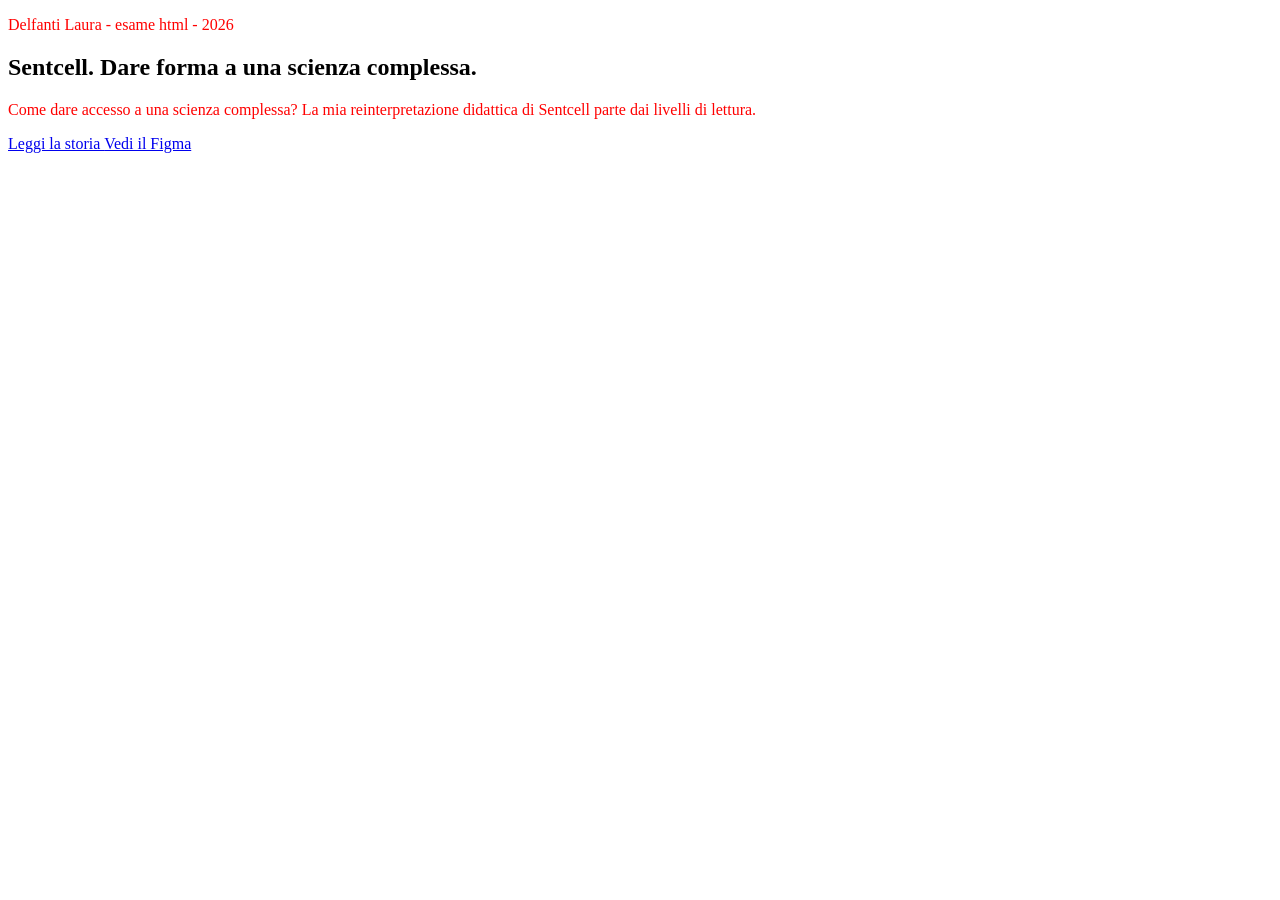
==== index.html @ 0d4c0228 "commit iniziale" ====
<!doctype html>
<html lang="it">
  <head>
    <meta charset="UTF-8" />
    <meta name="viewport" content="width=device-width, initial-scale=1" />
    <title> prova pratica Escher </title>
    <link rel="stylesheet" href="style.css">
  </head>
  <body>
<header></header>
<main>
<section>
    <p>Delfanti Laura - esame html - 2026</p>
    <h1>Sentcell. Dare forma a una scienza complessa.</h1>
    <p>Come dare accesso a una scienza complessa? La mia reinterpretazione didattica di Sentcell parte dai livelli di lettura.</p>
    <a href="#storia">Leggi la storia </a>
    <a href="#Figma"> Vedi il Figma </a>

</section>
</main>
<footer></footer>
</body>
</html>
---- style.css ----
p {
    color: red
}
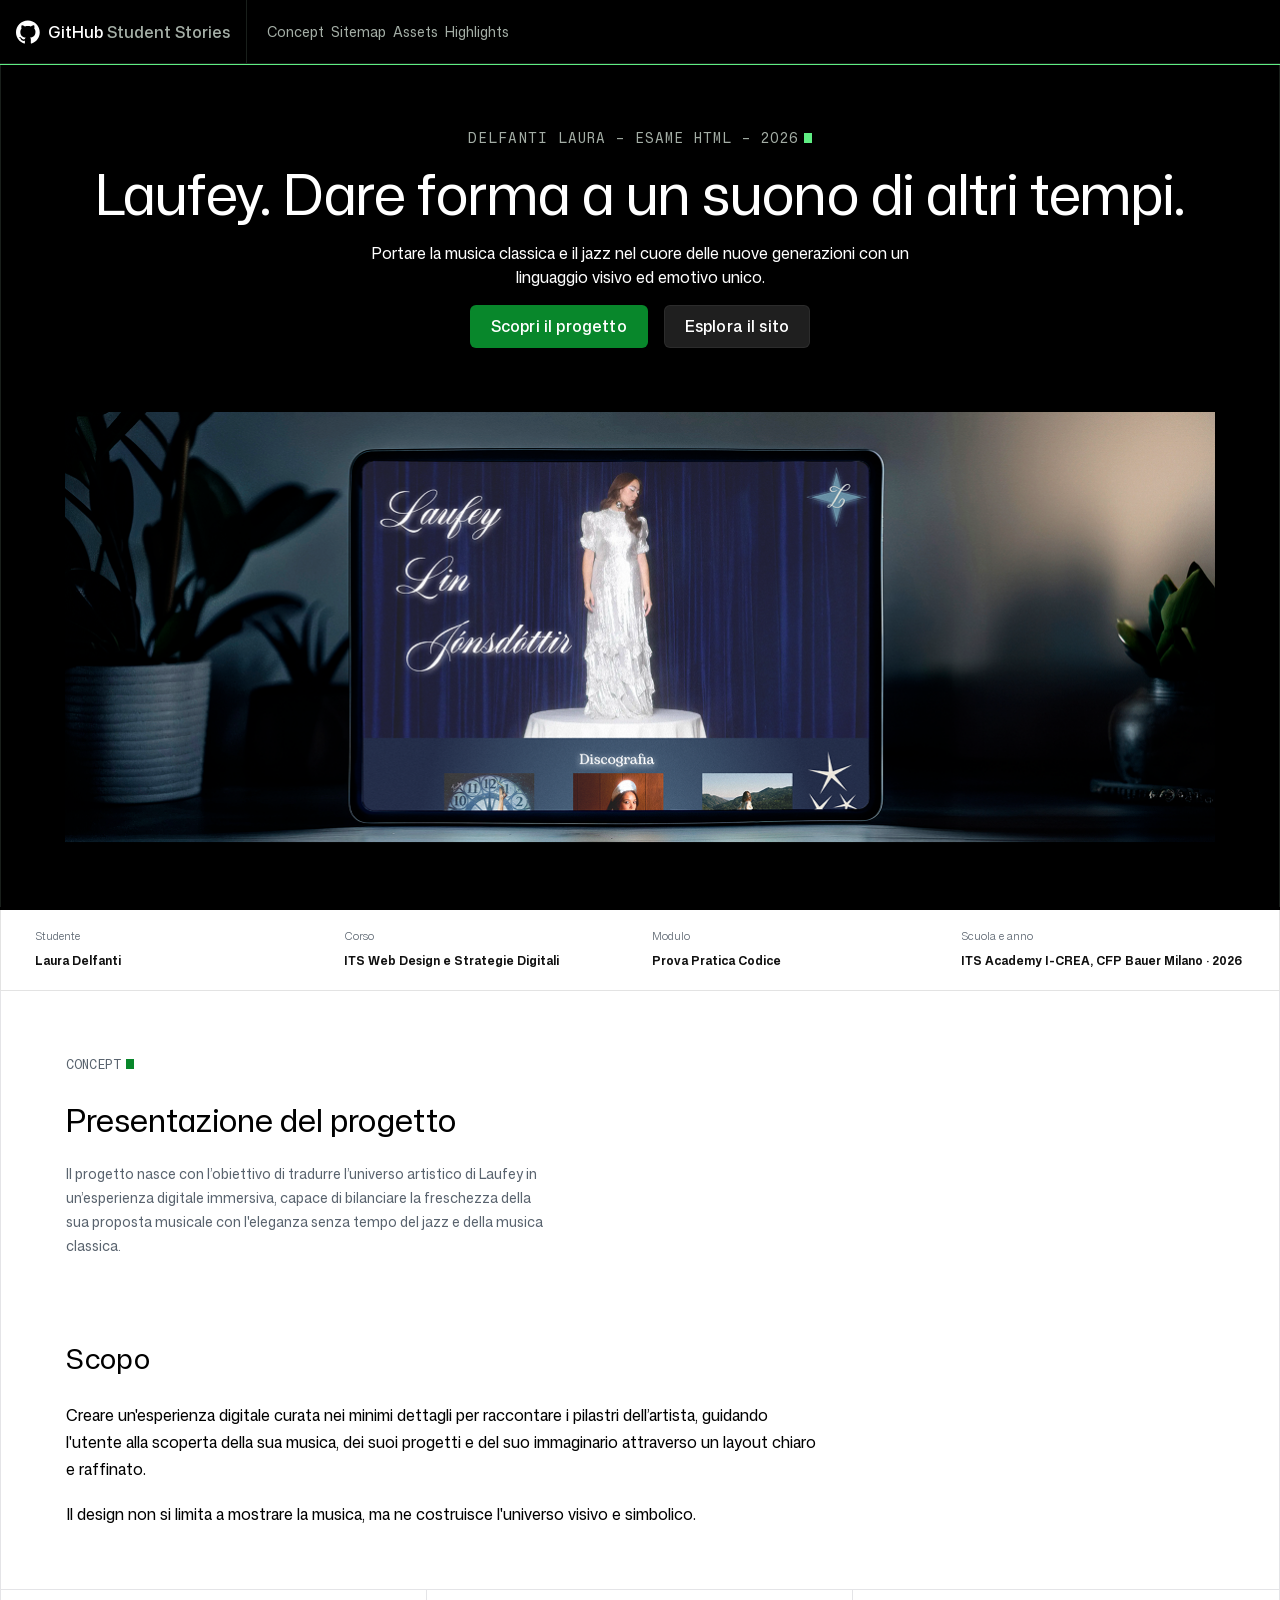
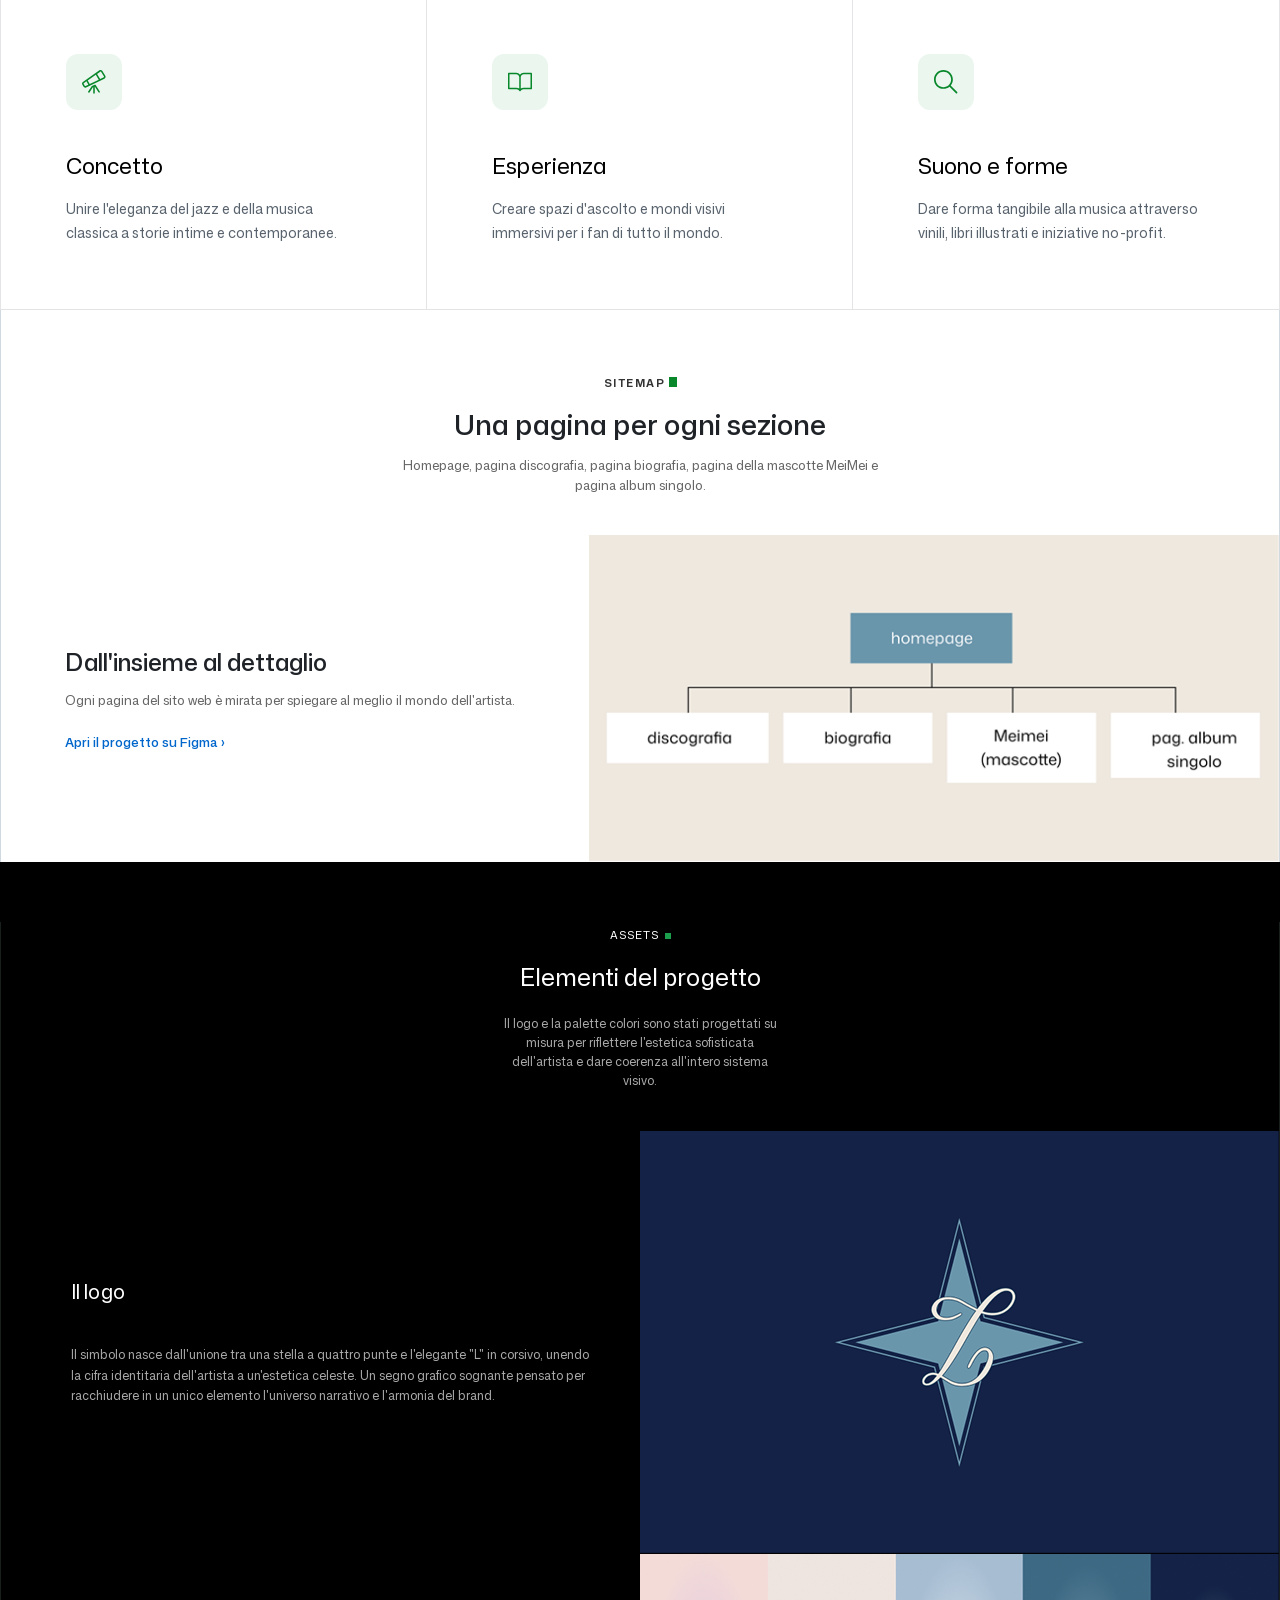
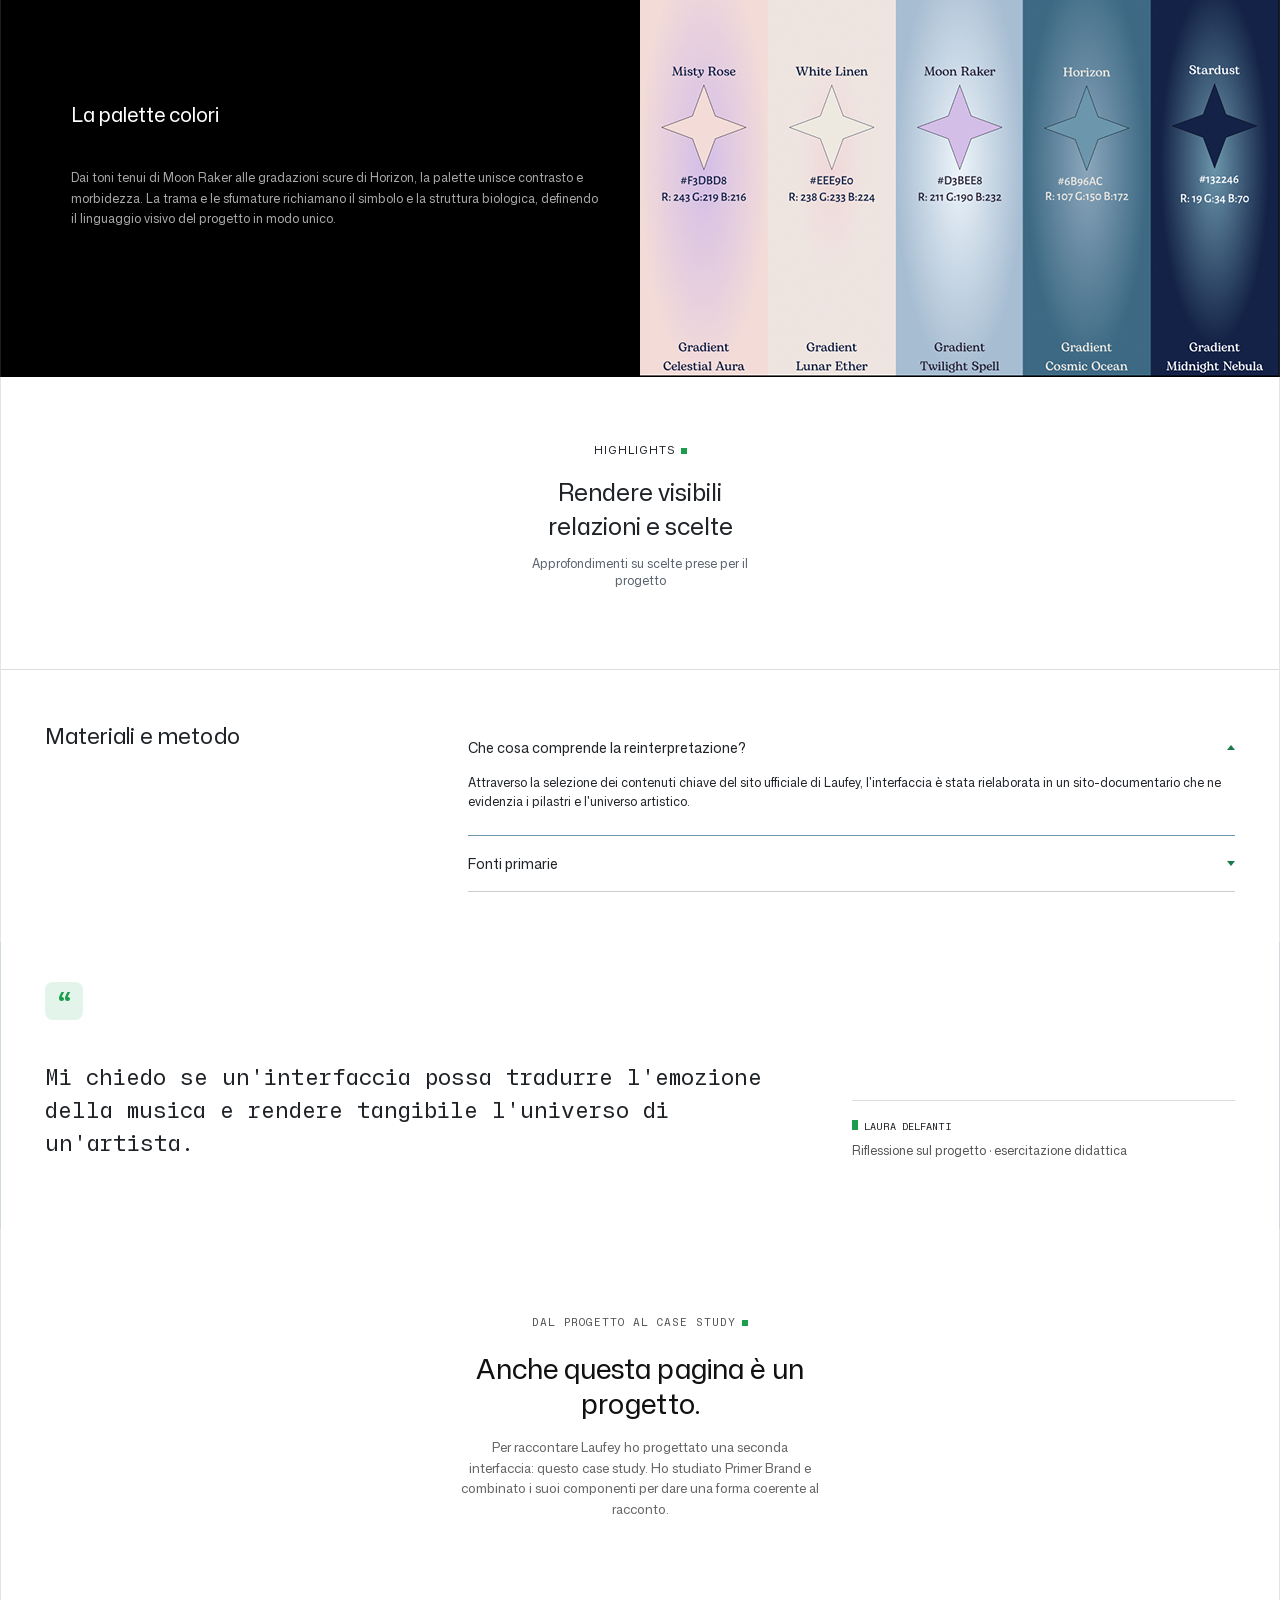
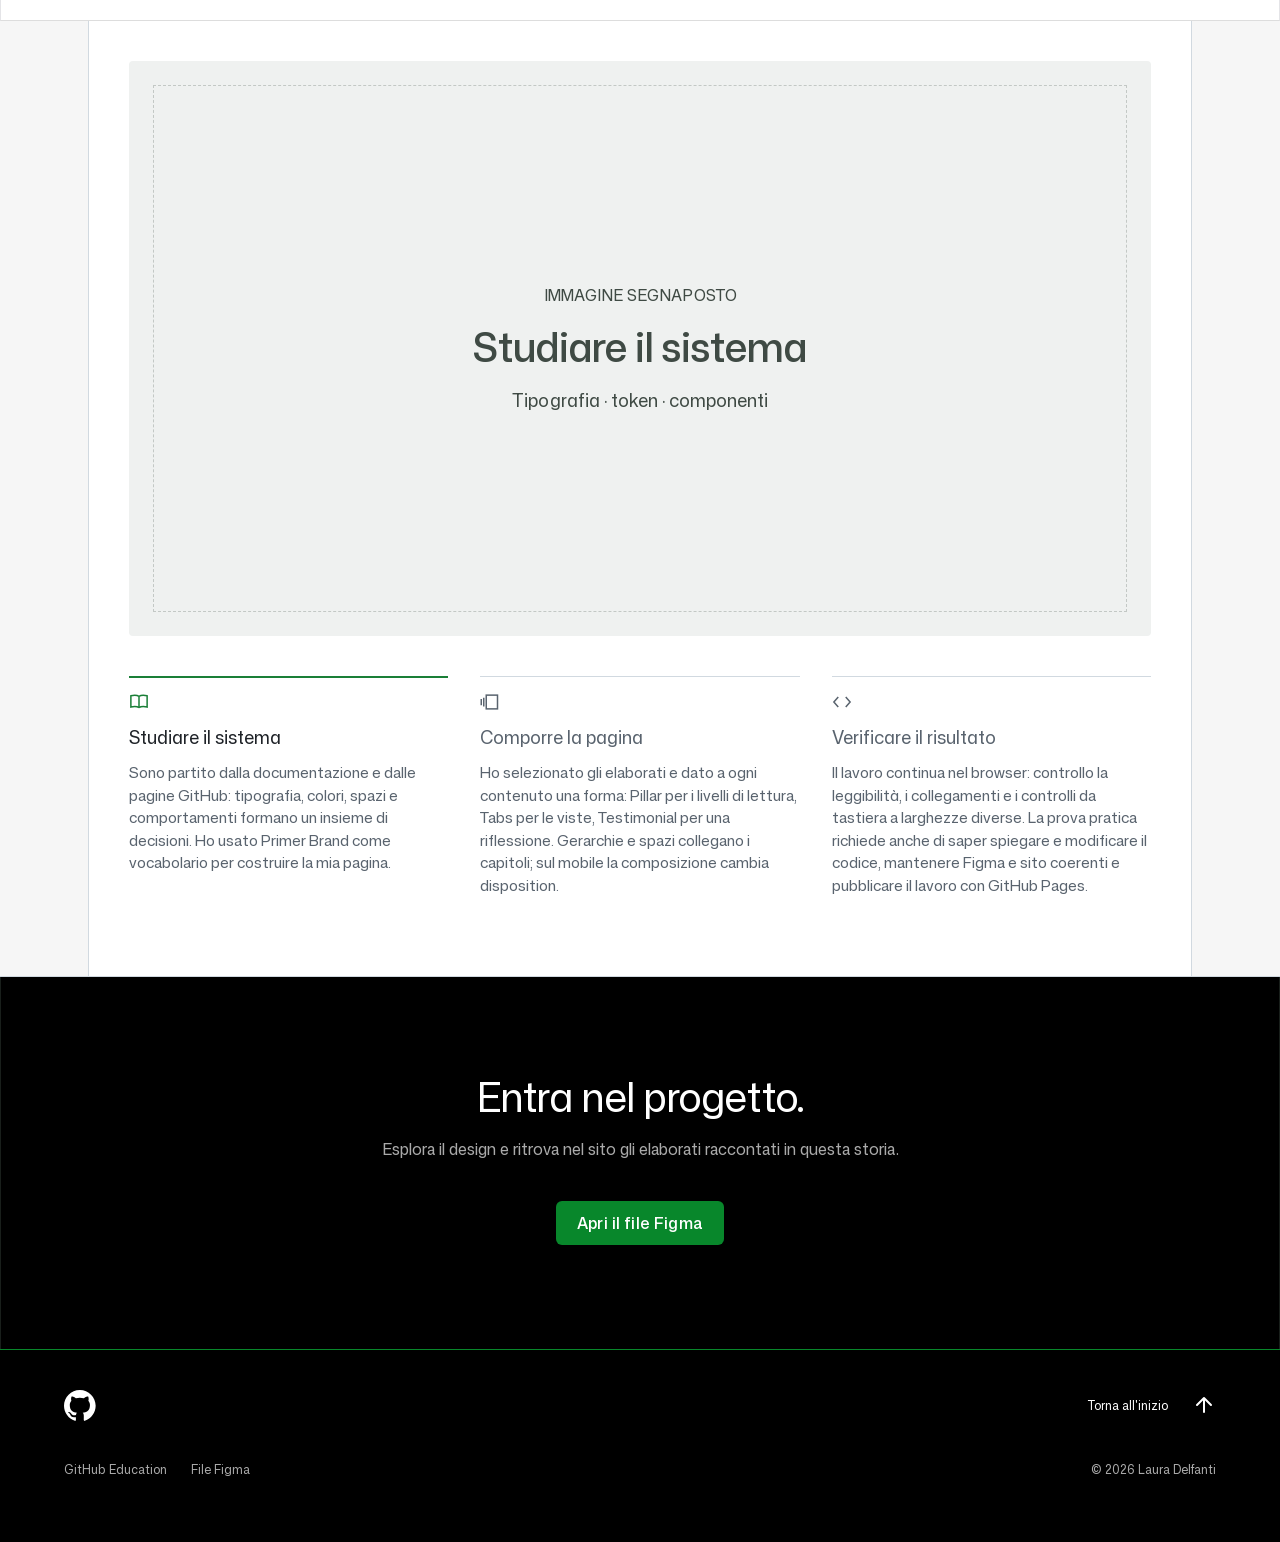
==== commit 0587722b: "cambiatonome" ====
--- a/index.html
+++ b/index.html
@@ -3,21 +3,347 @@
   <head>
     <meta charset="UTF-8" />
     <meta name="viewport" content="width=device-width, initial-scale=1" />
-    <title> prova pratica Escher </title>
+    <title>Prova pratica Escher</title>
     <link rel="stylesheet" href="style.css">
   </head>
   <body>
-<header></header>
-<main>
-<section>
-    <p>Delfanti Laura - esame html - 2026</p>
-    <h1>Sentcell. Dare forma a una scienza complessa.</h1>
-    <p>Come dare accesso a una scienza complessa? La mia reinterpretazione didattica di Sentcell parte dai livelli di lettura.</p>
-    <a href="#storia">Leggi la storia </a>
-    <a href="#Figma"> Vedi il Figma </a>
+  <a class="skip-link" href="#top">Vai al contenuto</a>
+ 
+  <header class="navigation">
+    <div class="navigation-content">
+      <div class="navigation-brand">
+        <a class="navigation-logo" href="https://github.com/education" aria-label="GitHub Education">
+          <span class="navigation-back-arrow" aria-hidden="true">←</span>
+          <svg width="31" height="30" viewBox="0 0 31 30" fill="none" xmlns="http://www.w3.org/2000/svg">
+            <path fill-rule="evenodd" clip-rule="evenodd" d="M15.3333 0C6.86167 0 0 6.86167 0 15.3333C0 22.1183 4.38917 27.8492 10.4842 29.8808C11.2508 30.015 11.5383 29.555 11.5383 29.1525C11.5383 28.7883 11.5192 27.5808 11.5192 26.2967C7.66667 27.0058 6.67 25.3575 6.36333 24.495C6.19083 24.0542 5.44333 22.6933 4.79167 22.3292C4.255 22.0417 3.48833 21.3325 4.7725 21.3133C5.98 21.2942 6.8425 22.425 7.13 22.885C8.51 25.2042 10.7142 24.5525 11.5958 24.15C11.73 23.1533 12.1325 22.4825 12.5733 22.0992C9.16167 21.7158 5.59667 20.3933 5.59667 14.5283C5.59667 12.8608 6.19083 11.4808 7.16833 10.4075C7.015 10.0242 6.47833 8.4525 7.32167 6.34417C7.32167 6.34417 8.60583 5.94167 11.5383 7.91583C12.765 7.57083 14.0683 7.39833 15.3717 7.39833C16.675 7.39833 17.9783 7.57083 19.205 7.91583C22.1375 5.9225 23.4217 6.34417 23.4217 6.34417C24.265 8.4525 23.7283 10.0242 23.575 10.4075C24.5525 11.4808 25.1467 12.8417 25.1467 14.5283C25.1467 20.4125 21.5625 21.7158 18.1508 22.0992C18.7067 22.5783 19.1858 23.4983 19.1858 24.9358C19.1858 26.9867 19.1667 28.635 19.1667 29.1525C19.1667 29.555 19.4542 30.0342 20.2208 29.8808C26.2775 27.8492 30.6667 22.0992 30.6667 15.3333C30.6667 6.86167 23.805 0 15.3333 0Z" fill="white"/>
+          </svg>
+        </a>
+        <a class="navigation-title" href="#top">GitHub <span>Student Stories</span></a>
+      </div>
+ 
+      <div class="navigation-menu">
+        <button class="navigation-toggle" type="button" aria-label="Menu dei capitoli" popovertarget="navigation-panel">
+          <svg class="navigation-icon navigation-icon-open" viewBox="0 0 16 16" fill="none" aria-hidden="true">
+            <rect x="1" y="3" width="14" height="1.5" rx="0.75" fill="white"/>
+            <rect x="1" y="7.25" width="14" height="1.5" rx="0.75" fill="white"/>
+            <rect x="1" y="11.5" width="14" height="1.5" rx="0.75" fill="white"/>
+          </svg>
+          <svg class="navigation-icon navigation-icon-close" viewBox="0 0 24 24" fill="none" stroke="white" stroke-width="2" aria-hidden="true">
+            <line x1="18" y1="6" x2="6" y2="18"></line>
+            <line x1="6" y1="6" x2="18" y2="18"></line>
+          </svg>
+          <span class="navigation-label">Menu dei capitoli</span>
+        </button>
+ 
+        <nav id="navigation-panel" class="navigation-panel" popover="auto" aria-label="Capitoli della storia">
+          <ul class="navigation-list">
+            <li><a href="#concept">Concept</a></li>
+            <li><a href="#sitemap">Sitemap</a></li>
+            <li><a href="#assets">Assets</a></li>
+            <li><a href="#highlights">Highlights</a></li>
+          </ul>
+        </nav>
+      </div>
+    </div>
+  </header>
+ 
+  <main id="top" tabindex="-1">
+ 
+    <section class="hero">
+      <div class="hero-content container">
+        <p class="eyebrow">Delfanti Laura - esame html - 2026
+          <svg class="eyebrow-cursor" width="8" height="10" viewBox="0 0 8 10" fill="none" xmlns="http://www.w3.org/2000/svg">
+            <rect width="8" height="10" fill="#08872B"/>
+          </svg>
+        </p>
+        <h1 class="heading heading-size-1">Laufey. Dare forma a un suono di altri tempi.</h1>
+        <p class="hero-text text-size-200">Portare la musica classica e il jazz nel cuore delle nuove generazioni con un linguaggio visivo ed emotivo unico.</p>
+        <div class="button-group">
+          <a href="#concept" class="button button-primary"> Scopri il progetto</a>
+          <a href="https://www.figma.com/design/y6TISeVTGr3Qh4N3DvEeRU/sito-laufey?t=HfpshcRMpJs8098O-1" class="button button-secondary">Esplora il sito</a>
+        </div>
+        <img class="hero-image hero-image-desktop" src="assets/images/desktop/img desktop home.png" alt="Homepage del sito di Laufey su desktop">
+        <img class="hero-image hero-image-mobile" src="assets/images/mobile/img-hero-mobile.png" alt="Homepage del sito di Laufey su mobile">
+ 
+      </div>
+    </section>
+ 
+    <section class="info-bar theme-light">
+      <dl class="info-list">
+        <div class="info-item">
+          <dt>Studente</dt>
+          <dd>Laura Delfanti</dd>
+        </div>
+        <div class="info-item">
+          <dt>Corso</dt>
+          <dd>ITS Web Design e Strategie Digitali</dd>
+        </div>
+        <div class="info-item">
+          <dt>Modulo</dt>
+          <dd>Prova Pratica Codice</dd>
+        </div>
+        <div class="info-item">
+          <dt>Scuola e anno</dt>
+          <dd>ITS Academy I-CREA, CFP Bauer Milano · 2026</dd>
+        </div>
+      </dl>
+    </section>
+ 
+    <section id="concept" class="concept">
+      <div class="concept-colonna">
+ 
+        <div class="concept-testo">
+          <p class="etichetta">CONCEPT
+            <svg class="eyebrow-cursor" width="8" height="10" viewBox="0 0 8 10" fill="none" xmlns="http://www.w3.org/2000/svg">
+              <rect width="8" height="10" fill="#08872B" />
+            </svg>
+          </p>
+          <h2>Presentazione del progetto</h2>
+ 
+          <p class="intro">
+            Il progetto nasce con l’obiettivo di tradurre l’universo artistico di Laufey in un’esperienza digitale immersiva, capace di bilanciare la freschezza della sua proposta musicale con l'eleganza senza tempo del jazz e della musica classica.
+          </p>
+ 
+          <h3>Scopo</h3>
+          <p class="obiettivo">
+            Creare un'esperienza digitale curata nei minimi dettagli per raccontare i pilastri dell’artista, guidando l'utente alla scoperta della sua musica, dei suoi progetti e del suo immaginario attraverso un layout chiaro e raffinato.
+          </p>
+          <p>
+            Il design non si limita a mostrare la musica, ma ne costruisce l'universo visivo e simbolico.
+          </p>
+        </div>
+ 
+        <div class="card-riga">
+          <div class="card">
+            <div class="icona">
+              <svg viewBox="0 0 31 31" style="width: 24px; height: 24px; display: block;" xmlns="http://www.w3.org/2000/svg">
+                <path d="M16.4003 19.1291C16.8528 18.9235 17.3879 19.0818 17.6562 19.5002L22.9892 27.8185C23.287 28.2833 23.152 28.9013 22.6874 29.1994C22.2225 29.4975 21.6037 29.3626 21.3056 28.8976L16.5068 21.4133V29.7062C16.5067 30.2585 16.059 30.7062 15.5068 30.7062C14.9545 30.7062 14.5068 30.2585 14.5068 29.7062V22.1867L13.8261 22.4963L9.65226 28.9035C9.35081 29.3662 8.73124 29.4969 8.26847 29.1955C7.80579 28.8941 7.67518 28.2754 7.97648 27.8127L12.3095 21.1603C12.4133 21.0011 12.5603 20.8748 12.7333 20.7961L16.4003 19.1291ZM22.5321 0.477713C23.7936 -0.399499 25.534 -0.0320824 26.3329 1.28045L30.1015 7.47283C30.924 8.82412 30.3959 10.5905 28.9667 11.2687L5.2841 22.508C4.02889 23.1036 2.52687 22.6358 1.83195 21.4328L0.35734 18.8791C-0.3355 17.6789 0.00685663 16.148 1.14445 15.3566L22.5321 0.477713ZM2.28605 16.9982C2.00165 17.1961 1.91654 17.579 2.08976 17.8791L3.56339 20.4328C3.73714 20.7334 4.11294 20.8502 4.42668 20.7013L8.21183 18.9054L5.72843 14.6037L2.28605 16.9982ZM7.37589 13.4582L10.0243 18.0451L21.6405 12.5324L17.8319 6.18377L7.37589 13.4582ZM24.6239 2.32049C24.4242 1.99243 23.9891 1.90093 23.6737 2.12029L19.4775 5.03924L23.456 11.6701L28.1093 9.46209C28.4666 9.29253 28.5991 8.85069 28.3935 8.51287L24.6239 2.32049Z" fill="#08872B"/>
+              </svg>
+            </div>
+            <h4>Concetto</h4>
+            <p>Unire l'eleganza del jazz e della musica classica a storie intime e contemporanee.</p>
+          </div>
+ 
+          <div class="card">
+            <div class="icona">
+              <svg viewBox="0 0 32 25" style="width: 24px; height: 24px; display: block;" xmlns="http://www.w3.org/2000/svg">
+                <path d="M10.9961 0C13.0842 0.000115337 14.9234 1.06711 15.998 2.68555C17.0727 1.06709 18.9117 0 21 0H31C31.5523 3.97646e-05 32 0.44774 32 1V21.083C32 21.3493 31.894 21.6053 31.7051 21.793C31.5161 21.9807 31.2595 22.0848 30.9932 22.083L20.751 22.0137C19.6808 22.0064 18.6523 22.4289 17.8955 23.1855L16.707 24.374C16.3166 24.7644 15.6835 24.7643 15.293 24.374L14.0908 23.1719C13.3407 22.4217 12.3226 22 11.2617 22H1C0.447716 22 6.76517e-07 21.5523 0 21V1C0 0.447715 0.447715 0 1 0H10.9961ZM21 2C18.7909 2 17 3.79086 17 6V21.3096C18.0653 20.4663 19.3923 20.0044 20.7646 20.0137L30 20.0762V2H21ZM2 20H11.2617C12.6261 20 13.9431 20.4649 15 21.3066L14.9961 5.99707C14.9943 3.78935 13.2038 2.00018 10.9961 2H2V20Z" fill="#08872B"/>
+              </svg>
+            </div>
+            <h4>Esperienza</h4>
+            <p>Creare spazi d'ascolto e mondi visivi immersivi per i fan di tutto il mondo.</p>
+          </div>
+ 
+          <div class="card">
+            <div class="icona">
+              <svg viewBox="0 0 28 28" style="width: 24px; height: 24px; display: block;" xmlns="http://www.w3.org/2000/svg">
+                <path d="M11 0C17.0749 0.000215971 22 4.925 22 11C21.9999 13.6774 21.0432 16.1316 19.4531 18.0391L27.04 25.626C27.4305 26.0165 27.4305 26.6495 27.04 27.04C26.6495 27.4306 26.0165 27.4305 25.626 27.04L18.0391 19.4531C16.1317 21.0432 13.6773 21.9999 11 22C4.92498 22 0.000175711 17.075 0 11C0 4.92487 4.92487 0 11 0ZM11 2C6.02944 2 2 6.02944 2 11C2.00018 15.9704 6.02955 20 11 20C15.9703 19.9998 19.9998 15.9703 20 11C20 6.02957 15.9704 2.00022 11 2Z" fill="#08872B"/>
+              </svg>
+            </div>
+            <h4>Suono e forme</h4>
+            <p>Dare forma tangibile alla musica attraverso vinili, libri illustrati e iniziative no-profit.</p>
+          </div>
+        </div>
+ 
+      </div>
+    </section>
+ 
+    <section id="sitemap" class="sitemap-section container border-inline theme-light">
+      <div class="sitemap-header">
+        <span class="tag">SITEMAP
+          <svg width="8" height="10" viewBox="0 0 8 10" fill="none" xmlns="http://www.w3.org/2000/svg">
+            <rect width="8" height="10" fill="#08872B"/>
+          </svg>
+        </span>
+        <h2>Una pagina per ogni sezione</h2>
+        <p class="description">
+          Homepage, pagina discografia, pagina biografia, pagina della mascotte MeiMei e pagina album singolo.
+        </p>
+      </div>
+ 
+      <div class="sitemap-content">
+        <div class="info-box">
+          <h3>Dall'insieme al dettaglio</h3>
+          <p>Ogni pagina del sito web è mirata per spiegare al meglio il mondo dell'artista.</p>
+          <a href="https://www.figma.com/design/y6TISeVTGr3Qh4N3DvEeRU/sito-laufey?t=HfpshcRMpJs8098O-1" class="figma-link">Apri il progetto su Figma &rsaquo;</a>
+        </div>
+ 
+        <div class="sitemap-image-container">
+          <img src="assets/images/desktop/mappa-sito.png" alt="Mappa del sito: la homepage e, sotto, le quattro pagine affiancate" class="sitemap-image-desktop">
+          <img src="assets/images/mobile/mappa-sito.png" alt="Mappa del sito: la homepage e, sotto, le quattro pagine una sotto l'altra" class="sitemap-image-mobile">
+        </div>
+      </div>
+    </section>
+ 
+    <section id="assets" class="assets">
+      <div class="assets-inner">
+ 
+        <header class="assets-header">
+          <span class="assets-tag">Assets</span>
+          <h2>Elementi del progetto</h2>
+          <p>Il logo e la palette colori sono stati progettati su misura per riflettere l'estetica sofisticata dell'artista e dare coerenza all'intero sistema visivo.</p>
+        </header>
+ 
+        <div class="asset-row">
+          <div class="asset-text">
+            <h3>Il logo</h3>
+            <p>Il simbolo nasce dall'unione tra una stella a quattro punte e l'elegante "L" in corsivo, unendo la cifra identitaria dell'artista a un'estetica celeste. Un segno grafico sognante pensato per racchiudere in un unico elemento l'universo narrativo e l'armonia del brand.</p>
+          </div>
+          <img src="assets/images/desktop/img-logo.png" alt="Logo: stella a quattro punte con la lettera L in corsivo">
+        </div>
+ 
+        <div class="asset-row">
+          <div class="asset-text">
+            <h3>La palette colori</h3>
+            <p>Dai toni tenui di Moon Raker alle gradazioni scure di Horizon, la palette unisce contrasto e morbidezza. La trama e le sfumature richiamano il simbolo e la struttura biologica, definendo il linguaggio visivo del progetto in modo unico.</p>
+          </div>
+          <img src="assets/images/desktop/img-palette-colori.png" alt="Palette colori del progetto, cinque colori in fila" class="palette-desktop">
+          <img src="assets/images/mobile/img-palette-colori.png" alt="Palette colori del progetto, cinque colori su due righe: tre sopra e due sotto" class="palette-mobile">
+        </div>
+ 
+      </div>
+    </section>
+ 
+    <section id="highlights" class="highlights theme-light">
+ 
+      <header class="highlights-header">
+        <span class="highlights-tag">Highlights</span>
+        <h2>Rendere visibili relazioni e scelte</h2>
+        <p>Approfondimenti su scelte prese per il progetto</p>
+      </header>
+ 
+      <div class="method">
+        <h3>Materiali e metodo</h3>
+ 
+        <div class="accordion">
+          <details open>
+            <summary>Che cosa comprende la reinterpretazione?</summary>
+            <p>Attraverso la selezione dei contenuti chiave del sito ufficiale di Laufey, l'interfaccia è stata rielaborata in un sito-documentario che ne evidenzia i pilastri e l'universo artistico.</p>
+          </details>
 
-</section>
-</main>
-<footer></footer>
+          <details>
+            <summary>Fonti primarie</summary>
+            <p>Le fonti primarie principali includono i canali social ufficiali dell'artista, i crediti musicali presenti sui dischi, i comunicati stampa ufficiali e le sue interviste dirette.</p>
+          </details>
+        </div>
+      </div>
+ 
+    </section>
+ 
+    <section class="quote-section theme-light">
+      <figure class="quote container border-inline">
+        <span class="quote-icon" aria-hidden="true">&ldquo;</span>
+ 
+        <blockquote>
+          <p>Mi chiedo se un'interfaccia possa tradurre l'emozione della musica e rendere tangibile l'universo di un'artista.</p>
+        </blockquote>
+ 
+        <figcaption class="quote-author">
+          <span class="author-name">Laura Delfanti</span>
+          <p>Riflessione sul progetto · esercitazione didattica</p>
+        </figcaption>
+      </figure>
+    </section>
+ 
+    <section class="case-study">
+      <span class="case-tag">Dal progetto al case study</span>
+      <h2>Anche questa pagina è un progetto.</h2>
+      <p>Per raccontare Laufey ho progettato una seconda interfaccia: questo case study. Ho studiato Primer Brand e combinato i suoi componenti per dare una forma coerente al racconto.</p>
+    </section>
+ 
+    <section id="questa-pagina" class="theme-light">
+      <div class="breakdownTabs border-block">
+        <div class="breakdownTabs-content container border-inline">
+ 
+          <div class="breakdownTabs-visuals">
+            <div class="breakdownTabs-visual is-active" role="img" aria-label="Segnaposto: studiare il sistema">
+              <div><small>Immagine segnaposto</small><strong>Studiare il sistema</strong><span>Tipografia · token · componenti</span></div>
+            </div>
+            <div class="breakdownTabs-visual" role="img" aria-label="Segnaposto: comporre la pagina">
+              <div><small>Immagine segnaposto</small><strong>Comporre la pagina</strong><span>Pillar · Tabs · Testimonial</span></div>
+            </div>
+            <div class="breakdownTabs-visual" role="img" aria-label="Segnaposto: verificare il risultato">
+              <div><small>Immagine segnaposto</small><strong>Verificare il risultato</strong><span>Browser · tastiera · GitHub Pages</span></div>
+            </div>
+          </div>
+ 
+          <ul class="breakdownTabs-list">
+            <li class="breakdownTabs-item is-selected">
+              <button class="breakdownTabs-button" type="button">
+                <svg class="icon" viewBox="0 0 16 16" fill="none" stroke="currentColor" stroke-width="1.2" aria-hidden="true"><path d="M8 3.5C6.5 2.5 4 2.5 1.5 3v9c2.5-.5 5-.5 6.5.5m0-9c1.5-1 4-1 6.5-.5v9c-2.5-.5-5-.5-6.5.5m0-9v9"/></svg>
+                <span class="breakdownTabs-title">
+                  <span>Studiare il sistema</span>
+                  <svg class="icon breakdownTabs-toggle" viewBox="0 0 16 16" fill="currentColor" aria-hidden="true"><path d="M4 6h8l-4 4z"/></svg>
+                </span>
+              </button>
+              <p class="breakdownTabs-text">Sono partito dalla documentazione e dalle pagine GitHub: tipografia, colori, spazi e comportamenti formano un insieme di decisioni. Ho usato Primer Brand come vocabolario per costruire la mia pagina.</p>
+            </li>
+ 
+            <li class="breakdownTabs-item">
+              <button class="breakdownTabs-button" type="button">
+                <svg class="icon" viewBox="0 0 16 16" fill="none" stroke="currentColor" stroke-width="1.2" aria-hidden="true"><rect x="5" y="2.5" width="9" height="11"/><path d="M3 4.5v7M1 5.5v5"/></svg>
+                <span class="breakdownTabs-title">
+                  <span>Comporre la pagina</span>
+                  <svg class="icon breakdownTabs-toggle" viewBox="0 0 16 16" fill="currentColor" aria-hidden="true"><path d="M4 6h8l-4 4z"/></svg>
+                </span>
+              </button>
+              <p class="breakdownTabs-text">Ho selezionato gli elaborati e dato a ogni contenuto una forma: Pillar per i livelli di lettura, Tabs per le viste, Testimonial per una riflessione. Gerarchie e spazi collegano i capitoli; sul mobile la composizione cambia disposition.</p>
+            </li>
+ 
+            <li class="breakdownTabs-item">
+              <button class="breakdownTabs-button" type="button">
+                <svg class="icon" viewBox="0 0 16 16" fill="none" stroke="currentColor" stroke-width="1.2" aria-hidden="true"><path d="M5 4L1.5 8 5 12M11 4l3.5 4L11 12"/></svg>
+                <span class="breakdownTabs-title">
+                  <span>Verificare il risultato</span>
+                  <svg class="icon breakdownTabs-toggle" viewBox="0 0 16 16" fill="currentColor" aria-hidden="true"><path d="M4 6h8l-4 4z"/></svg>
+                </span>
+              </button>
+              <p class="breakdownTabs-text">Il lavoro continua nel browser: controllo la leggibilità, i collegamenti e i controlli da tastiera a larghezze diverse. La prova pratica richiede anche di saper spiegare e modificare il codice, mantenere Figma e sito coerenti e pubblicare il lavoro con GitHub Pages.</p>
+            </li>
+          </ul>
+ 
+        </div>
+      </div>
+    </section>
+ 
+    <section class="cta">
+      <div class="cta-content container border-inline">
+        <h2>Entra nel progetto.</h2>
+        <p>Esplora il design e ritrova nel sito gli elaborati raccontati in questa storia.</p>
+        <a href="https://www.figma.com/design/y6TISeVTGr3Qh4N3DvEeRU/sito-laufey?t=HfpshcRMpJs8098O-1" class="button button-primary" target="_blank" rel="noopener">Apri il file Figma</a>
+      </div>
+    </section>
+ 
+  </main>
+ 
+  <footer class="footer">
+    <div class="footer-content container">
+ 
+      <div class="footer-top">
+        <a class="footer-logo" href="https://github.com/education" aria-label="GitHub Education">
+          <svg width="32" height="31" viewBox="0 0 31 30" fill="none" xmlns="http://www.w3.org/2000/svg" aria-hidden="true">
+            <path fill-rule="evenodd" clip-rule="evenodd" d="M15.3333 0C6.86167 0 0 6.86167 0 15.3333C0 22.1183 4.38917 27.8492 10.4842 29.8808C11.2508 30.015 11.5383 29.555 11.5383 29.1525C11.5383 28.7883 11.5192 27.5808 11.5192 26.2967C7.66667 27.0058 6.67 25.3575 6.36333 24.495C6.19083 24.0542 5.44333 22.6933 4.79167 22.3292C4.255 22.0417 3.48833 21.3325 4.7725 21.3133C5.98 21.2942 6.8425 22.425 7.13 22.885C8.51 25.2042 10.7142 24.5525 11.5958 24.15C11.73 23.1533 12.1325 22.4825 12.5733 22.0992C9.16167 21.7158 5.59667 20.3933 5.59667 14.5283C5.59667 12.8608 6.19083 11.4808 7.16833 10.4075C7.015 10.0242 6.47833 8.4525 7.32167 6.34417C7.32167 6.34417 8.60583 5.94167 11.5383 7.91583C12.765 7.57083 14.0683 7.39833 15.3717 7.39833C16.675 7.39833 17.9783 7.57083 19.205 7.91583C22.1375 5.9225 23.4217 6.34417 23.4217 6.34417C24.265 8.4525 23.7283 10.0242 23.575 10.4075C24.5525 11.4808 25.1467 12.8417 25.1467 14.5283C25.1467 20.4125 21.5625 21.7158 18.1508 22.0992C18.7067 22.5783 19.1858 23.4983 19.1858 24.9358C19.1858 26.9867 19.1667 28.635 19.1667 29.1525C19.1667 29.555 19.4542 30.0342 20.2208 29.8808C26.2775 27.8492 30.6667 22.0992 30.6667 15.3333C30.6667 6.86167 23.805 0 15.3333 0Z" fill="white"/>
+          </svg>
+        </a>
+ 
+        <a class="footer-back" href="#top">
+          Torna all'inizio
+          <svg width="24" height="24" viewBox="0 0 24 24" fill="none" stroke="currentColor" stroke-width="2" stroke-linecap="round" stroke-linejoin="round" aria-hidden="true">
+            <path d="M12 19V5M5 12l7-7 7 7"/>
+          </svg>
+        </a>
+      </div>
+ 
+      <div class="footer-bottom">
+        <ul class="footer-links">
+          <li><a href="https://github.com/education">GitHub Education</a></li>
+          <li><a href="https://www.figma.com/design/3StUtFWxEHmV0qCZFzI6iy/prog-codice" target="_blank" rel="noopener">File Figma</a></li>
+        </ul>
+        <p class="footer-copyright">&copy; 2026 Laura Delfanti</p>
+      </div>
+ 
+    </div>
+  </footer>
+  <script src="script.js"></script>
 </body>
 </html>
--- a/style.css
+++ b/style.css
@@ -1,3 +1,1488 @@
-p {
-    color: red
+/* Reset globale: azzera margini e padding */
+* {
+    box-sizing: border-box;
+    margin: 0;
+    padding: 0;
+}
+
+/* Immagini responsive */
+img {
+    display: inline-block;
+    max-width: 100%;
+    height: auto;
+}
+
+/* Font personalizzati: Mona Sans e Mona Sans Mono */
+@font-face {
+  font-family: "Mona Sans";
+  src: url("assets/fonts/mona-sans.woff2") format("woff2");
+  font-weight: 200 900;
+  font-display: swap;
+}
+@font-face {
+  font-family: "Mona Sans Mono";
+  src: url("assets/fonts/mona-sans-mono.woff2") format("woff2");
+  font-weight: 200 900;
+  font-display: swap;
+}
+
+/* Variabili globali: colori, font, spaziature, raggi e layer */
+:root {
+    --font-body: "Mona Sans", system-ui, -apple-system, "Segoe UI", Roboto, sans-serif;
+    --font-mono: "Mona Sans Mono", ui-monospace, Menlo, Consolas, monospace;
+    --color-black: #000;
+    --color-white: #fff;
+    --color-muted: #A4AEA6;
+    --color-border-muted: #191F1B;
+    --color-cursor: #5FED83;
+    --color-button-primary-bg: #08872B;
+    --color-button-secondary-bg: rgba(255, 255, 255, 0.12);
+    --color-button-secondary-border: rgba(255, 255, 255, 0.06);
+    --color-focus: #3094ff;
+    --container-width: 1280px;
+    --spacing-24: 24px;
+    --spacing-40: 40px;
+    --spacing-64: 64px;
+    --heading-1-font-size: 56px;
+    --heading-1-line-height: 1.1;
+    --eyebrow-font-size: 14px;
+    --text-200-font-size: 16px;
+    --text-200-line-height: 1.5;
+    --text-100-font-size: 0.875em;
+    --text-100-line-height: 1.5;
+    --text-350-font-size: 1.125rem;
+    --font-weight-medium: 500;
+    --font-weight-semibold: 550;
+    --border-width: 1px;
+    --focus-outline-width: 0.25em;
+    --focus-outline-offset: 0.125em;
+    --radius-control: 0.375em;
+    --radius-pill: 100em;
+    --layer-navigation: 90;
+    --layer-skip-link: 100;
+}
+
+@media (max-width: 640px) {
+    :root {
+        --heading-1-font-size: 36px;
+    }
+}
+
+/* Scorrimento fluido, disattivato se l'utente riduce le animazioni */
+html {
+  scroll-behavior: smooth;
+}
+
+@media (prefers-reduced-motion: reduce) {
+  html {
+    scroll-behavior: auto;
+  }
+}
+
+/* Stile base del body */
+body {
+    font-family: var(--font-body);
+    font-feature-settings: "liga" 0;
+    -webkit-font-smoothing: antialiased;
+}
+
+/* Contenitore centrale con larghezza massima */
+.container {
+    max-width: var(--container-width);
+    margin-left: auto;
+    margin-right: auto;
+}
+
+/* Nasconde gli elementi con attributo hidden */
+[hidden] {
+    display: none !important;
+}
+
+/* Skip link: link di accessibilità "salta al contenuto", visibile solo al focus */
+.skip-link {
+    --skip-link-offset-inline: 1em;
+    --skip-link-offset-block: 0.5em;
+    --skip-link-padding: 0.375em 1.25em;
+
+    position: absolute;
+    top: var(--skip-link-offset-block);
+    left: var(--skip-link-offset-inline);
+    z-index: var(--layer-skip-link);
+    padding: var(--skip-link-padding);
+    border-radius: var(--radius-control);
+    background: var(--color-button-primary-bg);
+    color: var(--color-white);
+    transform: translateY(calc(-100% - var(--skip-link-offset-block)));
+}
+
+.skip-link:focus {
+    transform: none;
+    outline: var(--focus-outline-width) solid var(--color-focus);
+    outline-offset: var(--focus-outline-offset);
+}
+
+/* Navigazione: logo, titolo e menu (in linea su desktop, popover su mobile) */
+.navigation {
+    --navigation-height: 3.5em;
+    --navigation-logo-size: 1.5em;
+    --navigation-logo-margin-start: 1em;
+    --navigation-logo-margin-end: 0.5em;
+    --navigation-brand-padding-end: 1em;
+    --navigation-back-arrow-font-size: 1.75em;
+    --navigation-back-arrow-line-height: 1;
+    --navigation-back-arrow-offset: -0.75em;
+    --navigation-title-font-size: var(--text-100-font-size);
+    --navigation-title-line-height: var(--text-100-line-height);
+    --navigation-link-font-size: var(--text-100-font-size);
+    --navigation-link-padding: 1em;
+    --navigation-link-hover-background: #151D17;
+    --navigation-toggle-font-size: 1em;
+    --navigation-toggle-width: 3em;
+    --navigation-toggle-padding: 0.25em 0.75em;
+    --navigation-toggle-open-background: #090D0A;
+    --navigation-icon-size: 1em;
+    --navigation-reveal-duration: 0.5s;
+    --navigation-reveal-easing: ease;
+    --navigation-reveal-offset: -1.25em;
+
+    position: relative;
+    z-index: var(--layer-navigation);
+    font-size: var(--text-200-font-size);
+    line-height: var(--text-200-line-height);
+    color: var(--color-white);
+    background: var(--color-black);
+    border-bottom: var(--border-width) solid var(--color-border-muted);
+}
+
+.navigation a {
+    color: inherit;
+}
+
+.navigation a:focus-visible,
+.navigation button:focus-visible {
+    outline: var(--focus-outline-width) solid var(--color-focus);
+    outline-offset: var(--focus-outline-offset);
+}
+
+.navigation::after {
+    content: "";
+    position: absolute;
+    top: calc(100% + var(--border-width));
+    left: 0;
+    right: 0;
+    height: var(--border-width);
+    background: var(--color-cursor);
+    pointer-events: none;
+}
+
+.navigation-content {
+    display: flex;
+    flex-wrap: wrap;
+}
+
+.navigation-brand {
+    display: flex;
+    align-items: center;
+    height: calc(var(--navigation-height) - var(--border-width));
+    flex-shrink: 0;
+}
+
+.navigation-logo {
+    display: flex;
+    position: relative;
+    margin-left: var(--navigation-logo-margin-start);
+    margin-right: var(--navigation-logo-margin-end);
+}
+
+.navigation-logo img,
+.navigation-logo svg {
+    display: block;
+    width: var(--navigation-logo-size);
+    height: var(--navigation-logo-size);
+}
+
+.navigation-back-arrow {
+    position: absolute;
+    top: 50%;
+    left: var(--navigation-back-arrow-offset);
+    transform: translateY(-50%);
+    opacity: 0;
+    color: var(--color-muted);
+    font-size: var(--navigation-back-arrow-font-size);
+    line-height: var(--navigation-back-arrow-line-height);
+}
+
+.navigation-logo:hover .navigation-back-arrow {
+    opacity: 1;
+}
+
+.navigation-title {
+    text-decoration: none;
+    font-size: var(--navigation-title-font-size);
+    font-weight: var(--font-weight-medium);
+    line-height: var(--navigation-title-line-height);
+}
+
+.navigation-title span {
+    color: var(--color-muted);
+}
+
+.navigation-menu {
+    width: 100%;
+}
+
+.navigation-list {
+    list-style: none;
+    margin: 0;
+    padding: 0;
+}
+
+.navigation-list a {
+    display: flex;
+    align-items: center;
+    padding: var(--navigation-link-padding);
+    font-size: var(--navigation-link-font-size);
+    line-height: var(--text-100-line-height);
+    text-decoration: none;
+}
+
+.navigation-list a:hover {
+    color: var(--color-white);
+}
+
+.navigation:has(.navigation-panel[popover]) {
+    height: var(--navigation-height);
+}
+
+.navigation:has(.navigation-panel[popover]) .navigation-content {
+    height: 100%;
+    flex-wrap: nowrap;
+}
+
+.navigation-menu:has(.navigation-panel[popover]) {
+    width: auto;
+    margin-left: auto;
+}
+
+.navigation-toggle {
+    anchor-name: --navigation-toggle;
+    display: flex;
+    align-items: center;
+    justify-content: center;
+    width: var(--navigation-toggle-width);
+    height: 100%;
+    padding: var(--navigation-toggle-padding);
+    font-family: inherit;
+    font-size: var(--navigation-toggle-font-size);
+    line-height: var(--text-100-line-height);
+    cursor: pointer;
+    border: 0;
+    border-left: var(--border-width) solid var(--color-border-muted);
+    background: transparent;
+    color: var(--color-white);
+}
+
+.navigation-icon {
+    display: block;
+    width: var(--navigation-icon-size);
+    height: var(--navigation-icon-size);
+    flex-shrink: 0;
+}
+
+.navigation-icon-close {
+    display: none;
+}
+
+.navigation-label {
+    display: none;
+}
+
+.navigation-panel[popover] {
+    position: fixed;
+    position-anchor: --navigation-toggle;
+    inset: auto;
+    top: calc(anchor(bottom) + var(--border-width));
+    left: 0;
+    width: 100%;
+    margin: 0;
+    padding: 0;
+    border: 0;
+    color: var(--color-white);
+    background: var(--color-black);
+    max-height: calc(100dvh - var(--navigation-height));
+    overflow-y: auto;
+}
+
+.navigation-menu:has(:popover-open) .navigation-toggle {
+    background: var(--navigation-toggle-open-background);
+}
+
+.navigation-menu:has(:popover-open) .navigation-icon-open {
+    display: none;
+}
+
+.navigation-menu:has(:popover-open) .navigation-icon-close {
+    display: block;
+}
+
+.navigation-toggle:focus-visible {
+    outline-offset: calc(-1 * var(--focus-outline-offset));
+}
+
+@media (prefers-reduced-motion: no-preference) {
+    .navigation-panel:popover-open {
+        animation: reveal var(--navigation-reveal-duration) var(--navigation-reveal-easing);
+    }
+    @keyframes reveal {
+        from {
+            opacity: 0;
+            transform: translateY(var(--navigation-reveal-offset));
+        }
+        to {
+            opacity: 1;
+            transform: translateY(0);
+        }
+    }
+}
+
+@media (min-width: 768px) {
+    .navigation {
+        --navigation-height: 4em;
+        --navigation-title-font-size: 1em;
+        --navigation-title-line-height: 1;
+        --navigation-toggle-font-size: var(--text-100-font-size);
+        --navigation-toggle-min-width: 6em;
+        --navigation-toggle-gap: 0.5em;
+        --navigation-list-gap: 0.0625em;
+        --navigation-list-padding: 0.5em 1em;
+        --navigation-link-min-height: 2.5em;
+        --navigation-link-padding: 0.5em 0.75em;
+    }
+    .navigation-brand {
+        padding-right: var(--navigation-brand-padding-end);
+        border-right: var(--border-width) solid var(--color-border-muted);
+    }
+    .navigation-menu:has(.navigation-panel[popover]) {
+        position: relative;
+    }
+    .navigation-toggle {
+        width: max-content;
+        min-width: var(--navigation-toggle-min-width);
+        gap: var(--navigation-toggle-gap);
+        border-right: var(--border-width) solid var(--color-border-muted);
+        font-weight: var(--font-weight-semibold);
+    }
+    .navigation-label {
+        display: inline;
+        white-space: nowrap;
+    }
+    .navigation-panel[popover] {
+        left: auto;
+        right: anchor(right);
+        width: anchor-size(width);
+        border: var(--border-width) solid var(--color-border-muted);
+        border-top: 0;
+    }
+    .navigation-list {
+        display: grid;
+        gap: var(--navigation-list-gap);
+        padding: var(--navigation-list-padding);
+    }
+    .navigation-list a {
+        min-height: var(--navigation-link-min-height);
+        color: var(--color-muted);
+        border-radius: var(--radius-control);
+    }
+    .navigation-list a:hover,
+    .navigation-list a:focus-visible {
+        background: var(--navigation-link-hover-background);
+    }
+}
+
+@media (min-width: 1000px) {
+    .navigation {
+        --navigation-inline-list-padding: 0 0 0 1em;
+        --navigation-inline-link-padding: 0 0.25em;
+        --navigation-inline-label-padding: 0.25em 0.75em;
+    }
+    .navigation-content {
+        flex-wrap: nowrap;
+        height: calc(var(--navigation-height) - var(--border-width));
+    }
+    .navigation-menu:has(.navigation-panel:not([popover])) {
+        width: auto;
+        margin-left: 0;
+    }
+    .navigation-panel:not([popover]) {
+        position: static;
+        height: 100%;
+        border: 0;
+        overflow: visible;
+    }
+    .navigation-panel:not([popover]) .navigation-list {
+        display: flex;
+        height: 100%;
+        gap: 0;
+        padding: var(--navigation-inline-list-padding);
+    }
+    .navigation-panel:not([popover]) .navigation-list a {
+        height: 100%;
+        padding: var(--navigation-inline-link-padding);
+    }
+    .navigation-panel:not([popover]) .navigation-list a span {
+        padding: var(--navigation-inline-label-padding);
+        border-radius: var(--radius-pill);
+    }
+    .navigation-panel:not([popover]) .navigation-list a:hover,
+    .navigation-panel:not([popover]) .navigation-list a:focus-visible {
+        background: transparent;
+    }
+    .navigation-panel:not([popover]) .navigation-list a:hover span {
+        background: var(--navigation-link-hover-background);
+    }
+    .navigation-panel:not([popover]) .navigation-list a:focus-visible {
+        outline: none;
+    }
+    .navigation-panel:not([popover]) .navigation-list a:focus-visible span {
+        outline: var(--focus-outline-width) solid var(--color-focus);
+        outline-offset: var(--focus-outline-offset);
+    }
+}
+
+/* Hero: sezione iniziale scura con eyebrow, titolo, testo, bottoni e immagine */
+.hero {
+    --hero-text-max-width: 600px;
+    --hero-content-gap: 1em;
+
+    background: var(--color-black);
+    color: var(--color-white);
+    text-align: center;
+}
+
+.hero-content {
+    padding: var(--spacing-64);
+    border-left: 1px solid var(--color-border-muted);
+    border-right: 1px solid var(--color-border-muted);
+    display: flex;
+    flex-direction: column;
+    align-items: center;
+    gap: var(--hero-content-gap);
+}
+
+.eyebrow {
+    font-size: var(--eyebrow-font-size);
+    font-family: var(--font-mono);
+    text-transform: uppercase;
+    letter-spacing: 1px;
+    color: var(--color-muted);
+    display: flex;
+    justify-content: center;
+    align-items: center;
+    gap: 0.42em;
+}
+
+.eyebrow-cursor rect {
+    fill: var(--color-cursor);
+}
+
+.heading {
+    font-weight: 400;
+}
+
+.heading-size-1 {
+    font-size: var(--heading-1-font-size);
+    line-height: var(--heading-1-line-height);
+}
+
+.text-size-200 {
+    font-size: var(--text-200-font-size);
+    line-height: var(--text-200-line-height);
+}
+
+.hero-text {
+    max-width: var(--hero-text-max-width);
+}
+
+.button-group {
+    display: flex;
+    flex-wrap: wrap;
+    justify-content: center;
+    gap: 1em;
+}
+
+.hero-image {
+    margin-top: calc(64px - var(--hero-content-gap));
+}
+
+/* Hero: immagine desktop e mobile alternate con media query */
+.hero-image-mobile {
+  display:none;
+}
+
+@media (max-width: 999px) {
+  .hero-image-desktop {
+    display:none;
+  }
+  .hero-image-mobile{
+    display:block;
+  }
+}
+
+/* Bottoni: base, primario e secondario */
+.button {
+    text-decoration: none;
+    color: inherit;
+    border: 1px solid;
+    padding: 0.6em 1.25em;
+    font-weight: 500;
+    letter-spacing: 0.16px;
+    border-radius: 0.375em;
+    transition: background-color 300ms ease-in-out;
+}
+
+.button-primary {
+    background-color: var(--color-button-primary-bg);
+    border-color: transparent;
+}
+
+.button-primary:hover {
+    background-color: color-mix(in srgb, var(--color-button-primary-bg), #000 16%);
+}
+
+.button-secondary {
+    background-color: var(--color-button-secondary-bg);
+    border-color: var(--color-button-secondary-border);
+}
+
+.button-secondary:hover {
+    background-color: color-mix(in srgb, var(--color-button-secondary-bg), #fff 6%);
+}
+
+.button:focus-visible {
+    outline: 4px solid var(--color-focus);
+    outline-offset: 2px;
+}
+
+/* Barra informazioni: dati del progetto in 4 colonne (2 su tablet, 1 su mobile) */
+.info-bar {
+  border-top: 3px solid #000;
+  border-bottom: 1px solid #e3e3e3;
+}
+
+.info-list {
+  display: grid;
+  grid-template-columns: repeat(4, 1fr);
+  gap: 24px;
+  max-width: var(--container-width);
+  margin: 0 auto;
+  padding: 18px 34px 20px;
+  border-left: 1px solid #e3e3e3;
+  border-right: 1px solid #e3e3e3;
+}
+
+.info-item dt {
+  font-size: 11px;
+  font-weight: 300;
+  color: var(--color-muted);
+  margin: 0 0 8px;
+}
+
+.info-item dd {
+  font-size: 12px;
+  font-weight: 700;
+  line-height: 1.5;
+  color: #111;
+  margin: 0;
+}
+
+@media (max-width: 800px) {
+  .info-list {
+    grid-template-columns: repeat(2, 1fr);
+    padding: 18px 20px;
+    row-gap: 20px;
+    border-left: none;
+    border-right: none;
+  }
+}
+
+@media (max-width: 480px) {
+  .info-list {
+    grid-template-columns: 1fr;
+  }
+}
+
+/* Concept: introduzione, obiettivo e riga con le 3 card */
+.concept {
+  border-bottom: 1px solid #e4e4e7;
+}
+
+.concept-colonna {
+  max-width: var(--container-width);
+  margin: 0 auto;
+  border-left: 1px solid #e4e4e7;
+  border-right: 1px solid #e4e4e7;
+}
+
+.concept-testo {
+  padding: 64px 65px;
+}
+
+.etichetta {
+  display: flex;
+  align-items: center;
+  gap: 0.42em;
+  font-family: var(--font-mono);
+  font-size: 13px;
+  color: #59636e;
+  margin-bottom: 24px;
+}
+
+.etichetta .eyebrow-cursor rect {
+  fill: #08872B;
+}
+
+.concept h2 {
+  font-size: 32px;
+  font-weight: 400;
+  margin-bottom: 20px;
+}
+
+.intro {
+  max-width: 480px;
+  font-size: 14px;
+  line-height: 24px;
+  color: #59636e;
+  margin-bottom: 80px;
+}
+
+.concept h3 {
+  font-size: 28px;
+  font-weight: 400;
+  margin-bottom: 24px;
+}
+
+.obiettivo {
+  max-width: 750px;
+  font-size: 16px;
+  line-height: 27px;
+  margin-bottom: 20px;
+}
+
+.card-riga {
+  display: grid;
+  grid-template-columns: 1fr 1fr 1fr;
+  border-top: 1px solid #e4e4e7;
+}
+
+.card {
+  padding: 64px 65px;
+  border-right: 1px solid #e4e4e7;
+}
+
+.card:last-child {
+  border-right: none;
+}
+
+.icona {
+  width: 56px;
+  height: 56px;
+  border-radius: 12px;
+  background: #eaf6ee;
+  margin-bottom: 40px;
+  display: flex;
+  align-items: center;
+  justify-content: center;
+}
+
+.icona svg {
+  display: block;
+  max-width: 100%;
+  max-height: 100%;
+}
+
+.card h4 {
+  font-size: 22px;
+  font-weight: 400;
+  margin-bottom: 16px;
+}
+
+.card p {
+  font-size: 14px;
+  line-height: 24px;
+  color: #59636e;
+}
+
+@media (max-width: 900px) {
+  .concept-testo,
+  .card {
+    padding: 32px 24px;
+  }
+  .card-riga {
+    grid-template-columns: 1fr;
+  }
+  .card {
+    border-right: none;
+    border-bottom: 1px solid #e4e4e7;
+  }
+}
+
+/* Sitemap: testo con link a Figma e mappa del sito */
+.sitemap-section {
+  width: 100%;
+}
+
+.sitemap-header {
+  text-align: center;
+  width: 100%;
+  padding: 60px 20px 40px;
+}
+
+.sitemap-header .tag {
+  font-size: 11px;
+  font-weight: 700;
+  letter-spacing: 1.5px;
+  color: #333;
+}
+
+.sitemap-header h2 {
+  font-size: 28px;
+  font-weight: 500;
+  margin: 12px 0;
+}
+
+.sitemap-header .description {
+  font-size: 13px;
+  color: #666;
+  max-width: 500px;
+  margin: 0 auto;
+  line-height: 1.5;
+}
+
+.sitemap-content {
+  display: flex;
+  align-items: center;
+  justify-content: space-between;
+  gap: 0;
+  width: 100%;
+}
+
+.info-box {
+  flex: 1;
+  min-width: 250px;
+  padding: 0 64px;
+}
+
+.info-box h3 {
+  font-size: 24px;
+  font-weight: 500;
+  margin-bottom: 12px;
+}
+
+.info-box p {
+  font-size: 13px;
+  color: #666;
+  line-height: 1.5;
+  margin-bottom: 20px;
+}
+
+.figma-link {
+  color: #0066cc;
+  text-decoration: none;
+  font-size: 13px;
+  font-weight: 500;
+}
+
+.sitemap-image-container {
+  flex: 1.5;
+  width: 100%;
+}
+
+.sitemap-image-container img {
+  width: 100%;
+  height: auto;
+}
+
+/* Sitemap: mappa orizzontale su desktop, verticale su mobile */
+.sitemap-image-container .sitemap-image-desktop {
+  display: block;
+}
+
+.sitemap-image-container .sitemap-image-mobile {
+  display: none;
+}
+
+/* Sotto i 999px: colonna con la mappa prima del testo */
+@media (max-width: 999px) {
+  .sitemap-image-container .sitemap-image-desktop {
+    display: none;
+  }
+  .sitemap-image-container .sitemap-image-mobile {
+    display: block;
+  }
+  .sitemap-content {
+    flex-direction: column;
+    align-items: stretch;
+  }
+  .sitemap-image-container {
+    order: -1;
+    flex: none;
+  }
+  .info-box {
+    flex: none;
+    min-width: 0;
+    padding: 32px 24px 40px;
+  }
+}
+
+/* Assets: sezione scura con logo e palette colori */
+.assets {
+  background: #000;
+  color: #fff;
+  padding: 60px 0 0;
+}
+
+.assets-inner {
+  max-width: var(--container-width);
+  margin: 0 auto;
+  border-left: 1px solid var(--color-border-muted);
+  border-right: 1px solid var(--color-border-muted);
+}
+
+.assets-header {
+  text-align: center;
+  max-width: 320px;
+  margin: 0 auto 40px;
+  padding: 0 20px;
+}
+
+.assets-header h2 {
+  font-size: 24px;
+  font-weight: 400;
+  margin: 16px 0 20px;
+}
+
+.assets-header p {
+  font-size: 12px;
+  line-height: 1.6;
+  color: #aaa;
+  margin: 0;
+}
+
+.asset-row {
+  display: grid;
+  grid-template-columns: 1fr 1fr;
+  align-items: center;
+  max-width: var(--container-width);
+  margin: 0 auto;
+}
+
+.asset-text {
+  padding: 0 40px 0 70px;
+}
+
+.asset-text h3 {
+  font-size: 20px;
+  font-weight: 400;
+  margin: 0 0 40px;
+}
+
+.asset-text p {
+  font-size: 12px;
+  line-height: 1.7;
+  color: #aaa;
+  margin: 0;
+}
+
+.asset-row img {
+  display: block;
+  width: 100%;
+  height: auto;
+}
+
+/* Palette: cinque colonne su desktop, due righe su mobile */
+.asset-row .palette-mobile {
+  display: none;
+}
+
+/* Sotto i 999px: colonna con l'immagine prima del testo */
+@media (max-width: 999px) {
+  .asset-row {
+    grid-template-columns: 1fr;
+  }
+  .asset-row > :not(.asset-text) {
+    order: -1;
+  }
+  .asset-row .palette-desktop {
+    display: none;
+  }
+  .asset-row .palette-mobile {
+    display: block;
+  }
+  .asset-text {
+    padding: 40px 24px;
+  }
+}
+
+/* Highlights: intestazione e sezione "Materiali e metodo" */
+.highlights {
+  background: #fff;
+  color: #111;
+  max-width: var(--container-width);
+  margin: 0 auto;
+  border-left: 1px solid #e4e4e7;
+  border-right: 1px solid #e4e4e7;
+}
+
+.highlights-header {
+  text-align: center;
+  max-width: 300px;
+  margin: 0 auto;
+  padding: 60px 20px 80px;
+}
+
+.highlights-header h2 {
+  font-size: 24px;
+  font-weight: 400;
+  margin: 16px 0 12px;
+}
+
+.highlights-header p {
+  font-size: 12px;
+  color: var(--color-muted);
+  margin: 0;
+}
+
+/* Materiali e metodo: titolo a sinistra e accordion a destra (in colonna su mobile) */
+.method {
+  display: grid;
+  grid-template-columns: 1fr 2fr;
+  gap: 40px;
+  padding: 50px 44px;
+  border-top: 1px solid #ddd;
+}
+
+.method h3 {
+  font-size: 22px;
+  font-weight: 400;
+  margin: 0;
+}
+
+/* Accordion: elementi details con triangolo verde che cambia direzione quando è aperto */
+.accordion details {
+  border-bottom: 1px solid #ccc;
+  padding: 18px 0;
+}
+
+.accordion details[open] {
+  border-bottom-color: #6b96ac;
+}
+
+.accordion summary {
+  display: flex;
+  justify-content: space-between;
+  align-items: center;
+  gap: 16px;
+  font-size: 14px;
+  font-weight: 400;
+  cursor: pointer;
+  list-style: none;
+}
+
+/* Nasconde il triangolo del browser (Safari) */
+.accordion summary::-webkit-details-marker {
+  display: none;
+}
+
+/* Triangolino: giù quando la voce è chiusa */
+.accordion summary::after {
+  content: "";
+  flex-shrink: 0;
+  border: 4px solid transparent;
+  border-top: 5px solid #1a7a4b;
+  border-bottom: 0;
+}
+
+/* Su quando la voce è aperta */
+.accordion details[open] summary::after {
+  border-top: 0;
+  border-bottom: 5px solid #1a7a4b;
+}
+
+.accordion details p {
+  font-size: 12px;
+  line-height: 1.6;
+  margin: 16px 0 6px;
+}
+
+@media (max-width: 800px) {
+  .method {
+    grid-template-columns: 1fr;
+    padding-left: 24px;
+    padding-right: 24px;
+  }
+}
+
+/* Citazione: blocco con icona, testo e autore */
+.quote-section {
+  background: var(--color-white);
+}
+
+.quote {
+  display: grid;
+  grid-template-columns: 2fr 1fr;
+  gap: 40px;
+  align-items: end;
+  padding: 40px 44px 70px;
+}
+
+.quote-icon {
+  grid-column: 1 / -1;
+  width: 38px;
+  height: 38px;
+  display: flex;
+  align-items: center;
+  justify-content: center;
+  background: #e3f4ea;
+  color: #1a9e4b;
+  border-radius: 8px;
+  font-size: 28px;
+  font-weight: bold;
+}
+
+.quote blockquote {
+  margin: 0;
+  font-family: var(--font-mono);
+  font-size: 22px;
+  line-height: 1.5;
+}
+
+.quote-author {
+  border-top: 1px solid #ddd;
+  padding-top: 16px;
+  font-size: 12px;
+}
+
+.author-name {
+  font-family: var(--font-mono);
+  font-size: 10px;
+  text-transform: uppercase;
+}
+
+.author-name::before {
+  content: "";
+  display: inline-block;
+  width: 6px;
+  height: 10px;
+  background: #1a9e4b;
+  margin-right: 6px;
+}
+
+.quote-author p {
+  margin: 8px 0 0;
+  color: #555;
+}
+
+@media (max-width: 800px) {
+  .quote {
+    grid-template-columns: 1fr;
+    padding-left: 24px;
+    padding-right: 24px;
+  }
+}
+
+/* Dal progetto al case study: introduzione centrata alle schede */
+.case-study {
+  background: #fff;
+  color: #111;
+  max-width: var(--container-width);
+  margin: 0 auto;
+  text-align: center;
+  padding: 80px 20px 100px;
+  border-bottom: 1px solid #ddd;
+  border-left: 1px solid #e4e4e7;
+  border-right: 1px solid #e4e4e7;
+}
+
+.case-study h2 {
+  max-width: 340px;
+  margin: 20px auto 16px;
+  font-size: 28px;
+  font-weight: 400;
+  line-height: 1.25;
+}
+
+.case-study p {
+  max-width: 360px;
+  margin: 0 auto;
+  font-size: 13px;
+  line-height: 1.6;
+  color: #666;
+}
+
+/* Tema chiaro e utilità: variabili per le sezioni bianche, bordi e icone */
+.theme-light {
+  --color-muted: #59636e;
+  --color-border-muted: #d1d9e0;
+  --color-accent: #1a7f37;
+  --color-focus: #0969da;
+  --color-strong: #1f2328;
+  color: var(--color-strong);
+  background: var(--color-white);
+}
+
+.border-inline {
+  border-left: var(--border-width) solid var(--color-border-muted);
+  border-right: var(--border-width) solid var(--color-border-muted);
+}
+
+.border-block {
+  border-top: var(--border-width) solid var(--color-border-muted);
+  border-bottom: var(--border-width) solid var(--color-border-muted);
+}
+
+.icon {
+  width: 1.25em;
+  height: 1.25em;
+  flex: none;
+}
+
+/* Breakdown tabs: schede con immagine (a fisarmonica su mobile, 3 colonne da 1000px) */
+.breakdownTabs {
+  background: #f6f6f6;
+  border-top: 0;
+}
+
+.breakdownTabs-content {
+  max-width: 1104px;
+  margin: 0 auto;
+  background: #fff;
+  padding: var(--spacing-40) var(--spacing-24);
+}
+
+.breakdownTabs-visuals {
+  margin-bottom: var(--spacing-40);
+}
+
+.breakdownTabs-visual {
+  display: none;
+  aspect-ratio: 1000 / 563;
+  padding: 24px;
+  background: #eff1f0;
+  border-radius: 4px;
+}
+
+.breakdownTabs-visual.is-active {
+  display: block;
+}
+
+.breakdownTabs:not(.breakdownTabs-ready) .breakdownTabs-visual:first-child {
+  display: block;
+}
+
+.breakdownTabs-visual > div {
+  height: 100%;
+  border: 1px dashed #c3c8c5;
+  display: flex;
+  flex-direction: column;
+  align-items: center;
+  justify-content: center;
+  gap: 12px;
+  text-align: center;
+  color: #3f4a44;
+}
+
+.breakdownTabs-visual small {
+  font-size: 1rem;
+  text-transform: uppercase;
+}
+
+.breakdownTabs-visual strong {
+  font-size: clamp(1.6rem, 4vw, 2.5rem);
+  font-weight: 500;
+}
+
+.breakdownTabs-visual span {
+  font-size: 1.125rem;
+}
+
+.breakdownTabs-list {
+  list-style: none;
+  margin: 0;
+  padding: 0;
+}
+
+.breakdownTabs-item {
+  position: relative;
+  color: var(--color-muted);
+  border-bottom: var(--border-width) solid var(--color-border-muted);
+}
+
+.breakdownTabs-item::before {
+  content: "";
+  position: absolute;
+  top: 0;
+  left: 0;
+  right: 0;
+  height: var(--border-width);
+  background: var(--color-border-muted);
+  transform-origin: top;
+}
+
+.breakdownTabs-item.is-selected {
+  color: var(--color-strong);
+}
+
+.breakdownTabs-item.is-selected::before {
+  background: var(--color-accent);
+  transform: scaleY(2);
+}
+
+@media (hover: hover) and (pointer: fine) {
+  .breakdownTabs-item:not(.is-selected):hover::before {
+    background: var(--color-muted);
+  }
+}
+
+.breakdownTabs-button {
+  display: flex;
+  flex-direction: column;
+  align-items: flex-start;
+  gap: 0.75em;
+  width: 100%;
+  padding: 1em 0 0.75em;
+  border: 0;
+  background: none;
+  color: inherit;
+  font: inherit;
+  text-align: left;
+  cursor: pointer;
+}
+
+.breakdownTabs-item.is-selected .breakdownTabs-button .icon:first-child {
+  color: var(--color-accent);
+}
+
+.breakdownTabs-title {
+  display: flex;
+  justify-content: space-between;
+  align-items: center;
+  width: 100%;
+  font-size: var(--text-350-font-size);
+}
+
+.breakdownTabs-toggle {
+  display: none;
+}
+
+.breakdownTabs-item.is-selected .breakdownTabs-toggle {
+  transform: rotate(180deg);
+}
+
+.breakdownTabs-text {
+  margin: 0 0 1em;
+  font-size: 0.9375rem;
+  line-height: 1.5;
+  color: var(--color-muted);
+}
+
+.breakdownTabs-button:focus-visible {
+  outline: none;
+}
+
+.breakdownTabs-item:has(.breakdownTabs-button:focus-visible) {
+  outline: 2px solid var(--color-focus);
+  outline-offset: 2px;
+}
+
+.breakdownTabs-ready .breakdownTabs-item:not(.is-selected) .breakdownTabs-text {
+  display: none;
+}
+
+.breakdownTabs-ready .breakdownTabs-toggle {
+  display: block;
+}
+
+@media (min-width: 1000px) {
+  .breakdownTabs-content {
+    padding: var(--spacing-40) var(--spacing-40) var(--spacing-64);
+  }
+  .breakdownTabs-list {
+    display: grid;
+    grid-template-columns: repeat(3, minmax(0, 1fr));
+    gap: 32px;
+  }
+  .breakdownTabs-item {
+    border-bottom: 0;
+  }
+  .breakdownTabs-button::after {
+    content: "";
+    position: absolute;
+    inset: 0;
+  }
+  .breakdownTabs-ready .breakdownTabs-item:not(.is-selected) .breakdownTabs-text {
+    display: block;
+  }
+  .breakdownTabs-ready .breakdownTabs-toggle {
+    display: none;
+  }
+  .breakdownTabs-item.is-selected .breakdownTabs-toggle {
+    transform: none;
+  }
+  .breakdownTabs-item:not(.is-selected) .breakdownTabs-button .icon:first-child {
+    color: var(--color-muted);
+  }
+}
+
+@media (max-width: 640px) {
+  .breakdownTabs-content {
+    padding: var(--spacing-24) 16px;
+  }
+  .breakdownTabs-visual {
+    padding: 12px;
+  }
+}
+
+/* Etichette di sezione: piccole etichette con quadratino verde (assets, highlights, case study) */
+.assets-tag,
+.highlights-tag,
+.case-tag {
+  font-size: 11px;
+  letter-spacing: 1px;
+  text-transform: uppercase;
+}
+
+.assets-tag::after,
+.highlights-tag::after,
+.case-tag::after {
+  content: "";
+  display: inline-block;
+  width: 6px;
+  height: 6px;
+  background: #1a9e4b;
+  margin-left: 6px;
+}
+
+.case-tag {
+  font-family: var(--font-mono);
+  color: #555;
+}
+
+/* CTA: invito finale su sfondo nero con bottone */
+.cta {
+  background: var(--color-black);
+  color: var(--color-white);
+  text-align: center;
+}
+
+.cta-content {
+  padding: 96px var(--spacing-24) 104px;
+}
+
+.cta h2 {
+  font-size: 40px;
+  font-weight: 400;
+  line-height: 1.2;
+  margin-bottom: 16px;
+}
+
+.cta p {
+  max-width: 560px;
+  margin: 0 auto 40px;
+  font-size: 16px;
+  line-height: 1.5;
+  color: #aaa;
+}
+
+.cta .button {
+  display: inline-block;
+}
+
+@media (max-width: 640px) {
+  .cta-content {
+    padding: 64px 16px 72px;
+  }
+  .cta h2 {
+    font-size: 32px;
+  }
+  .cta .button {
+    display: block;
+  }
+}
+
+/* Footer: logo, link "torna su", link legali e copyright */
+.footer {
+  background: var(--color-black);
+  color: var(--color-white);
+  border-top: var(--border-width) solid var(--color-button-primary-bg);
+}
+
+.footer-content {
+  display: flex;
+  flex-direction: column;
+  gap: 40px;
+  padding: 40px var(--spacing-64) 64px;
+}
+
+.footer a {
+  color: inherit;
+  text-decoration: none;
+}
+
+.footer a:focus-visible {
+  outline: var(--focus-outline-width) solid var(--color-focus);
+  outline-offset: var(--focus-outline-offset);
+}
+
+.footer-top {
+  display: flex;
+  justify-content: space-between;
+  align-items: center;
+  gap: 12px;
+}
+
+.footer-logo {
+  display: flex;
+}
+
+.footer-back {
+  display: flex;
+  align-items: center;
+  gap: 24px;
+  font-size: 12px;
+}
+
+.footer-back:hover {
+  text-decoration: underline;
+}
+
+.footer-bottom {
+  display: flex;
+  flex-wrap: wrap;
+  justify-content: space-between;
+  align-items: center;
+  gap: 16px 24px;
+  font-size: 12px;
+  color: #aaa;
+}
+
+.footer-links {
+  display: flex;
+  flex-wrap: wrap;
+  gap: 8px 24px;
+  list-style: none;
+}
+
+.footer-links a:hover {
+  color: var(--color-white);
+  text-decoration: underline;
+}
+
+.footer-copyright {
+  margin: 0;
+}
+
+@media (max-width: 640px) {
+  .footer-content {
+    padding: 32px 24px 48px;
+  }
 }
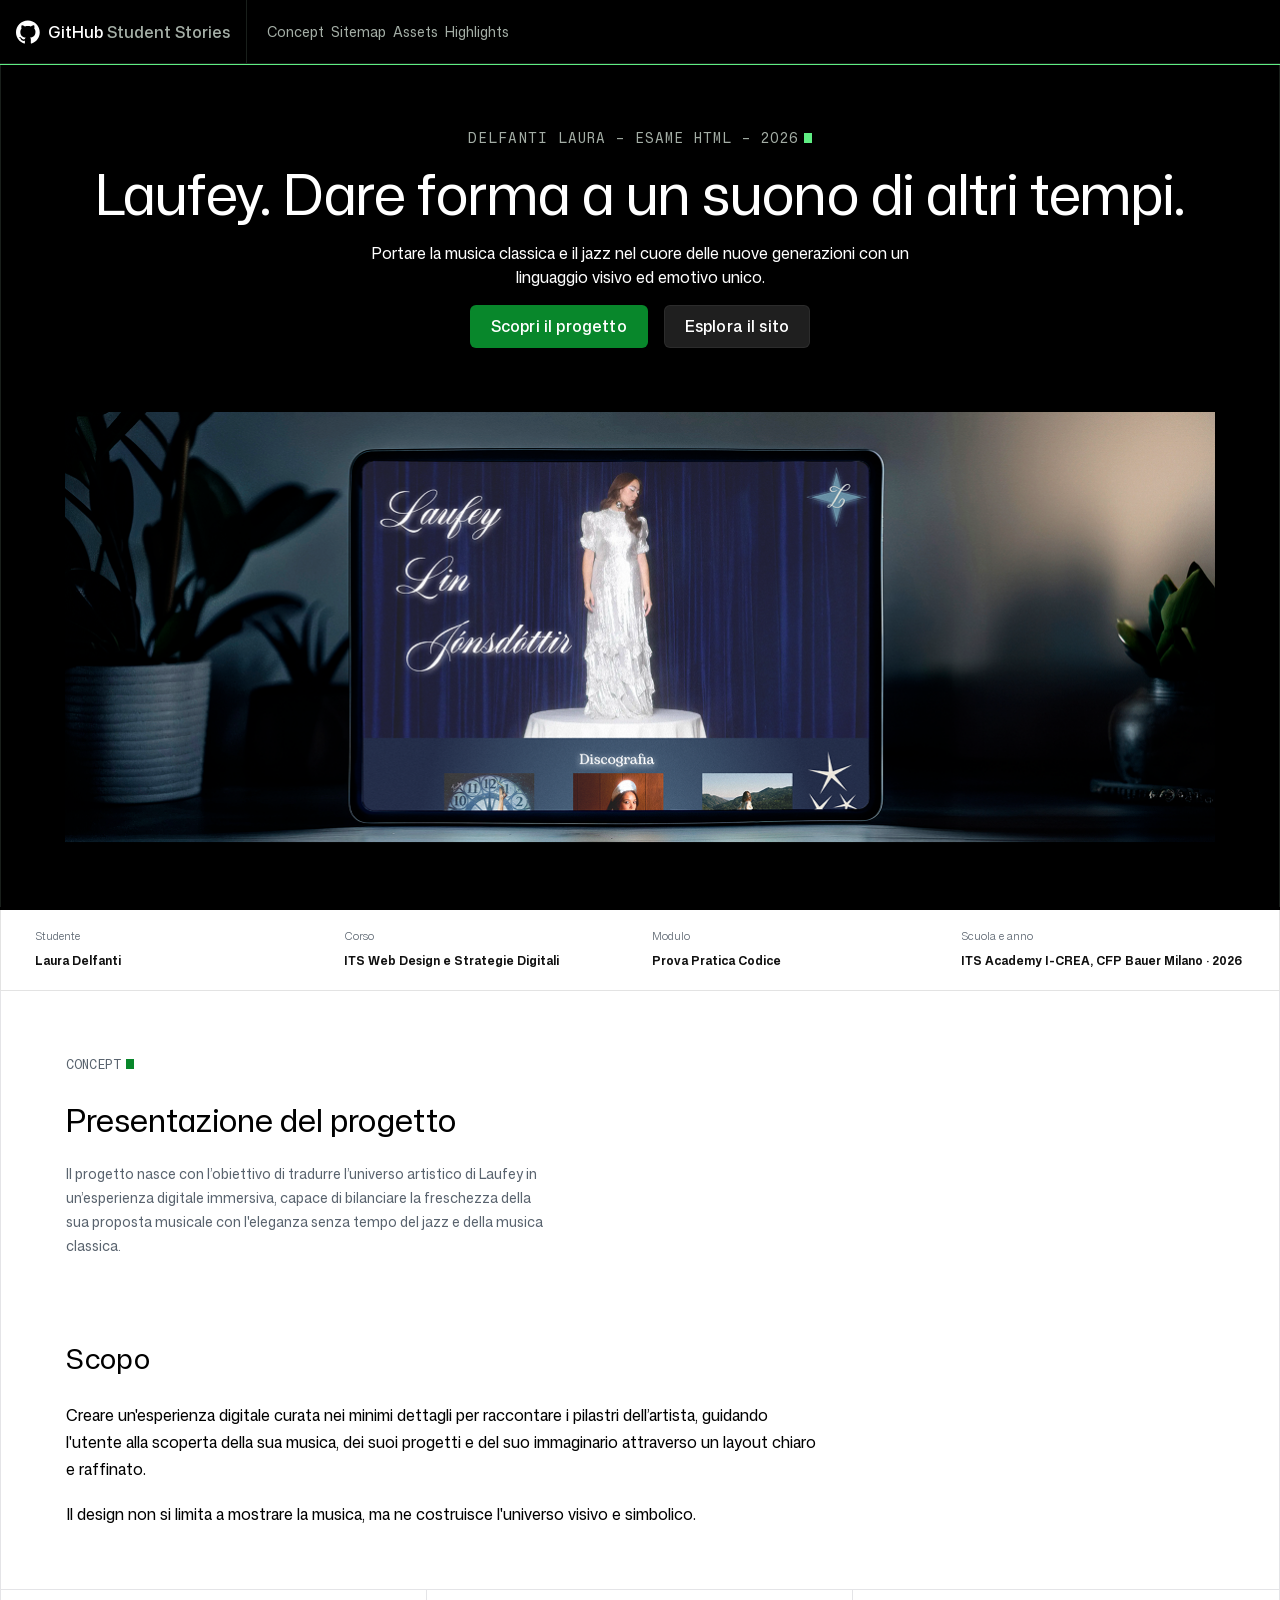
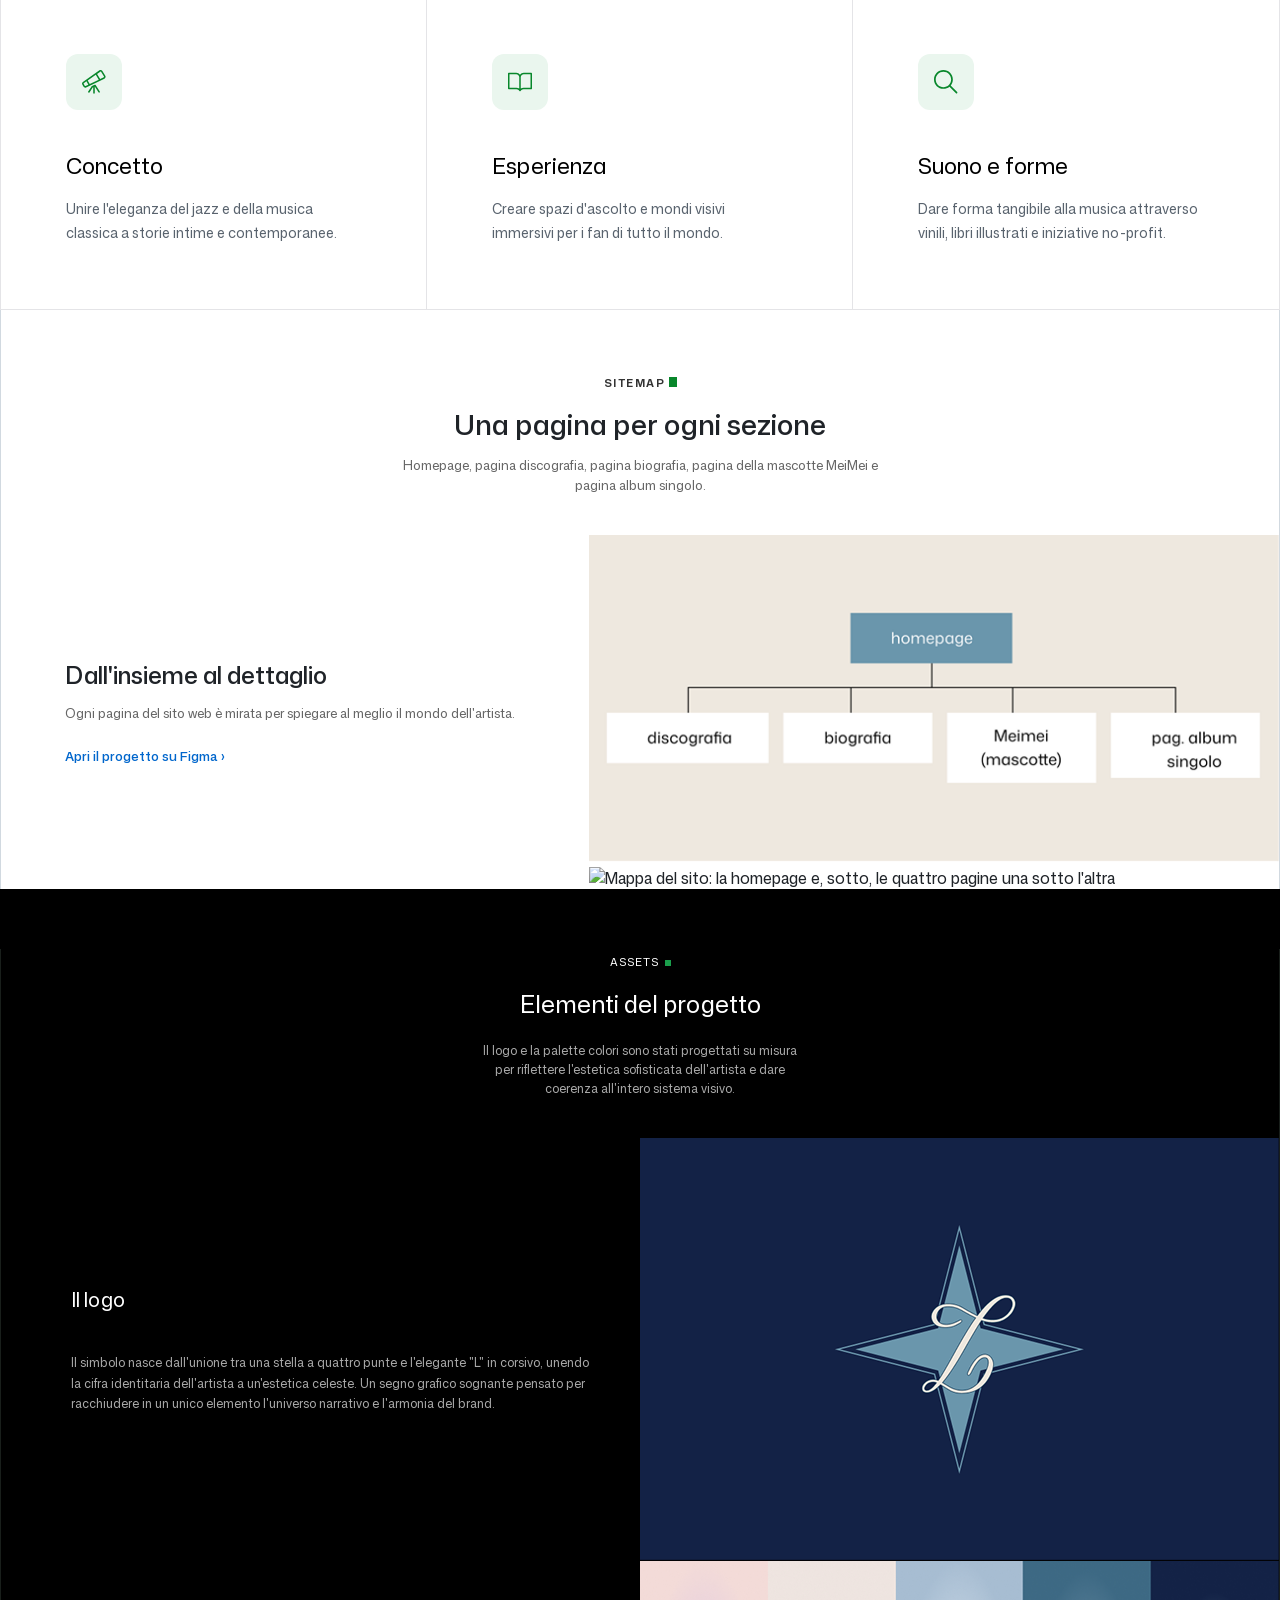
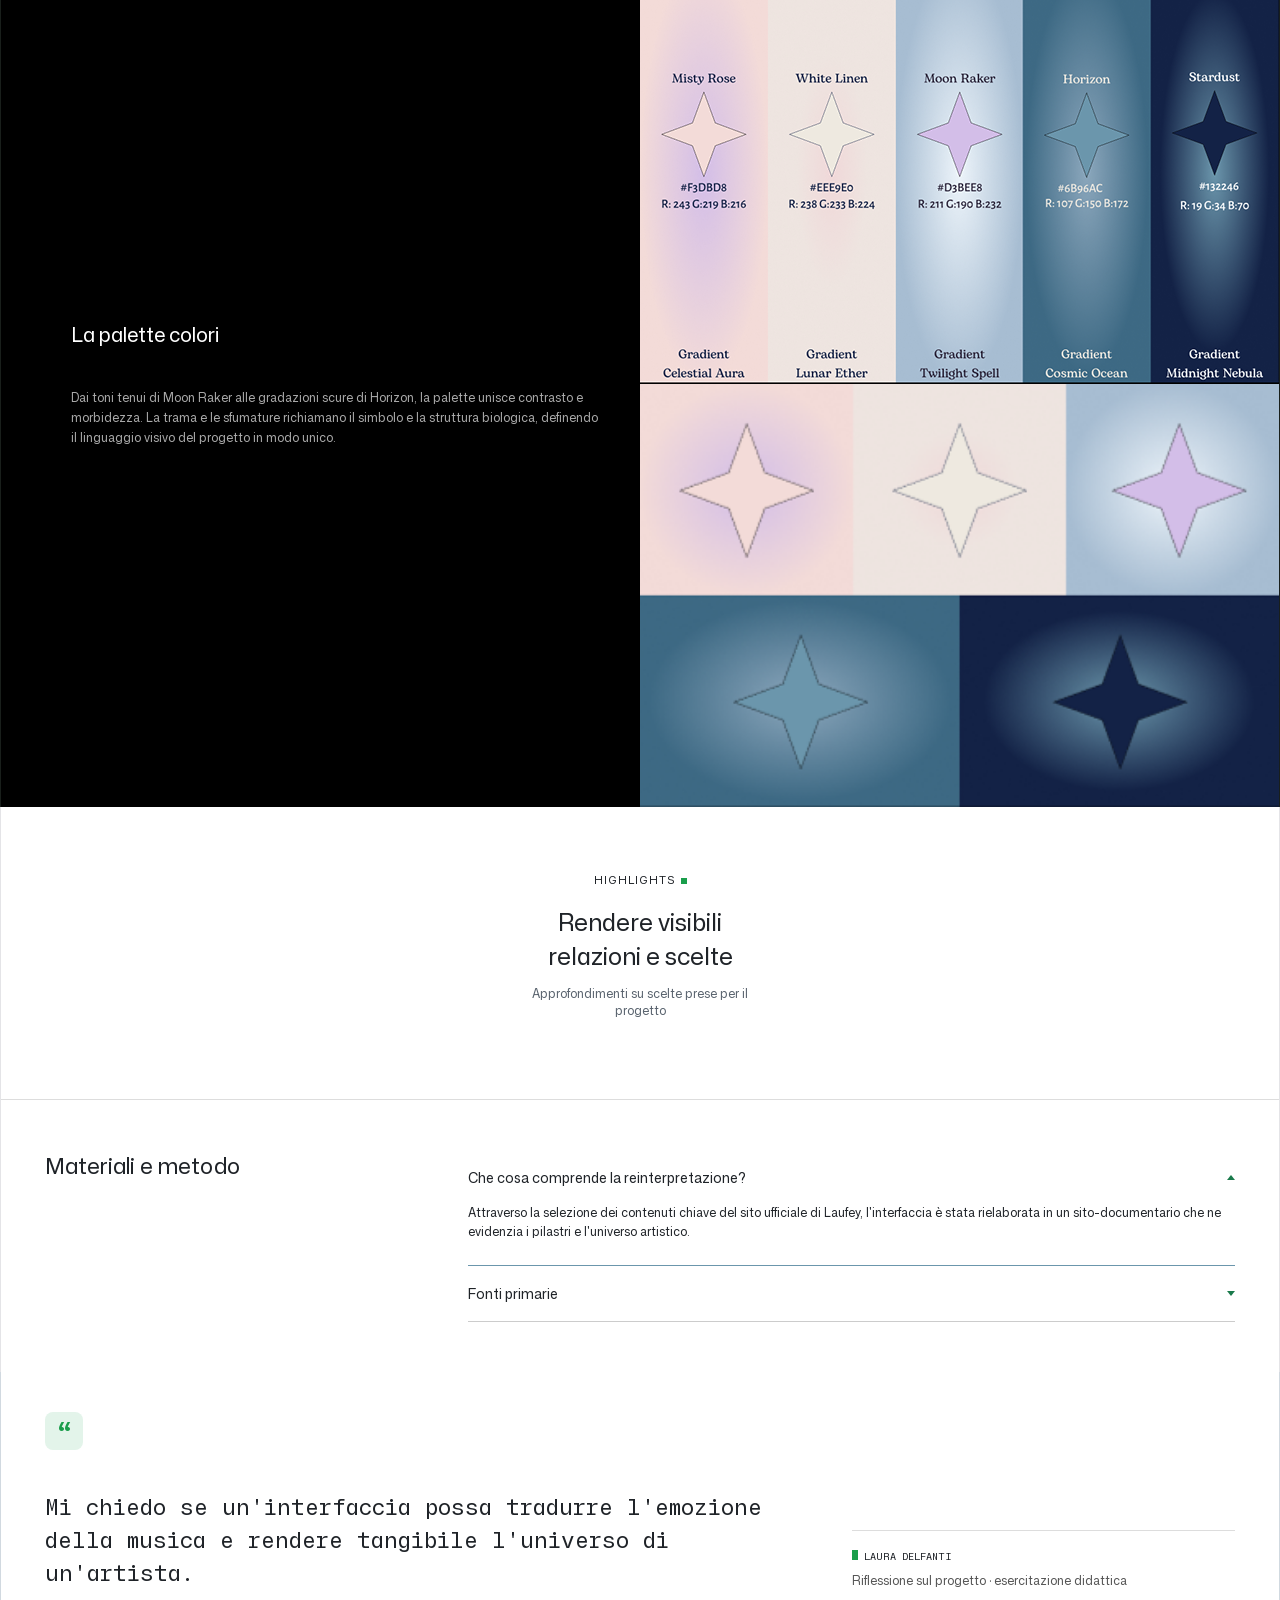
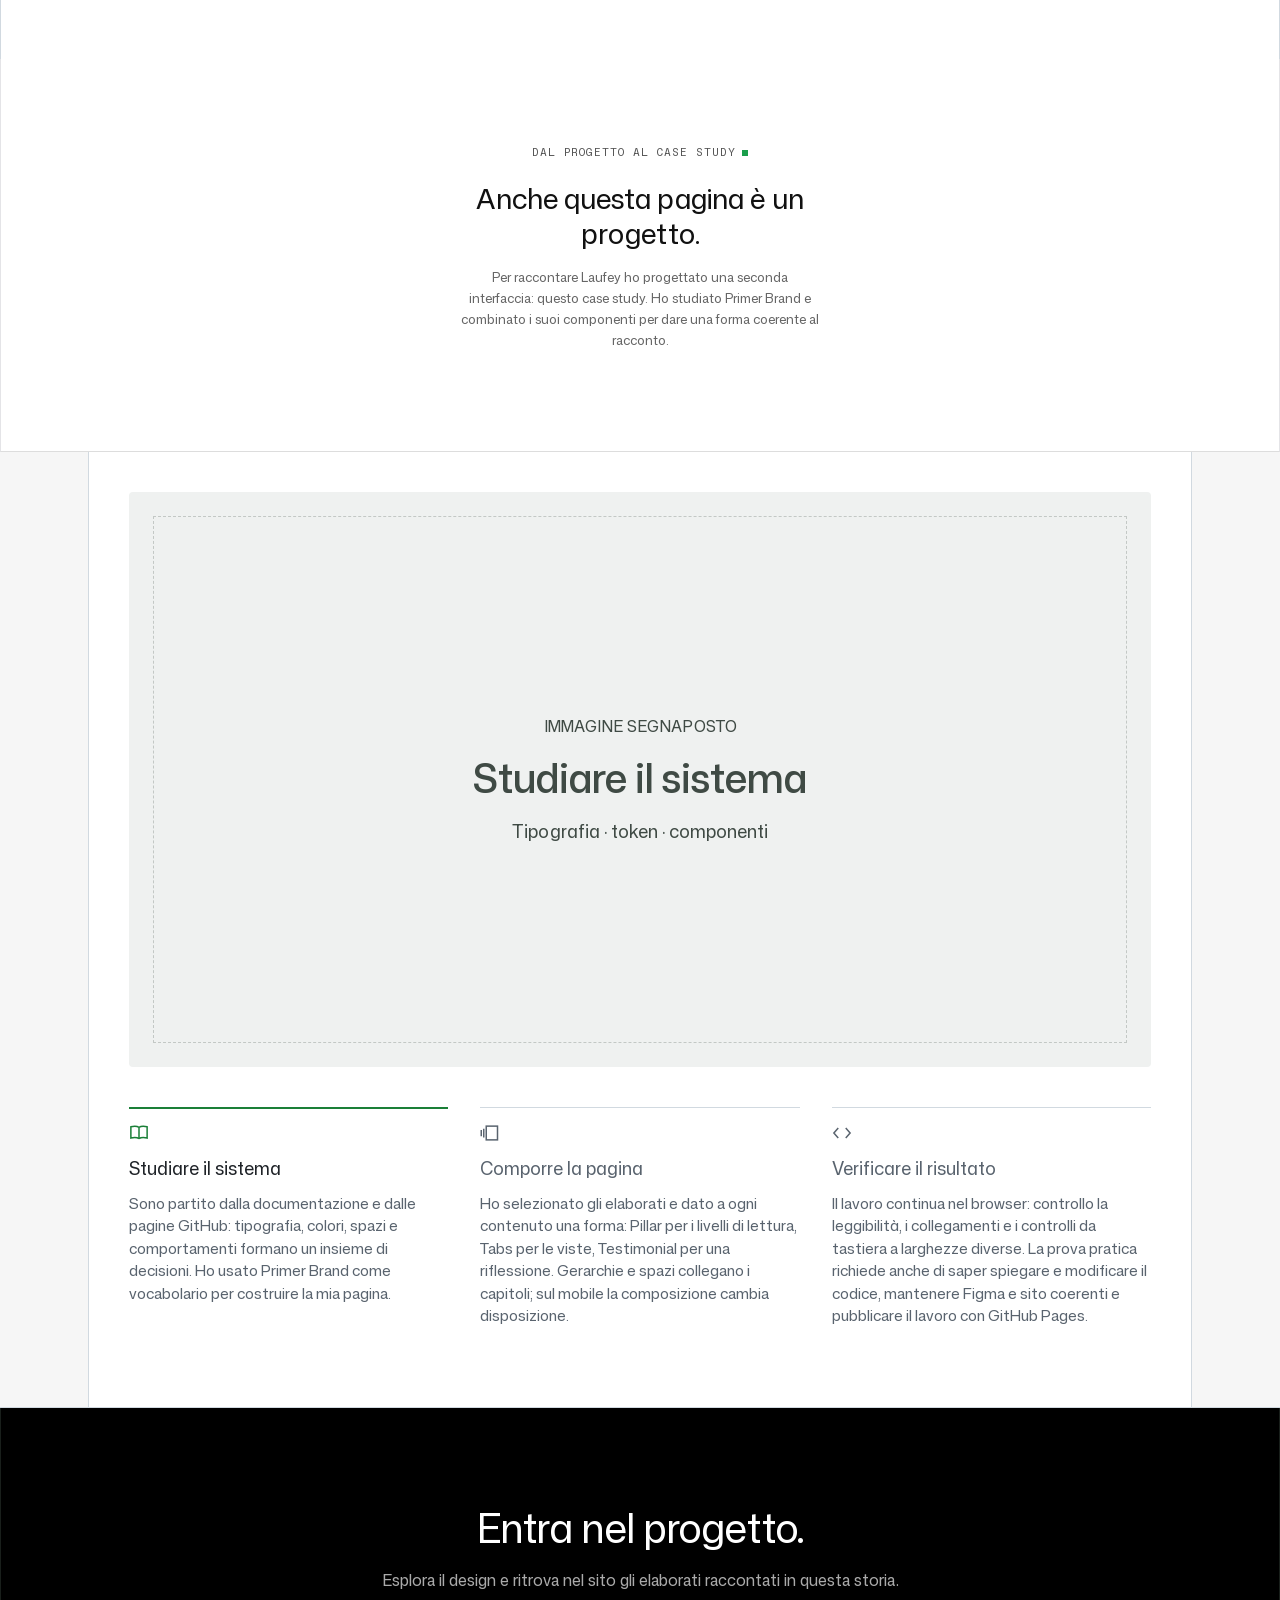
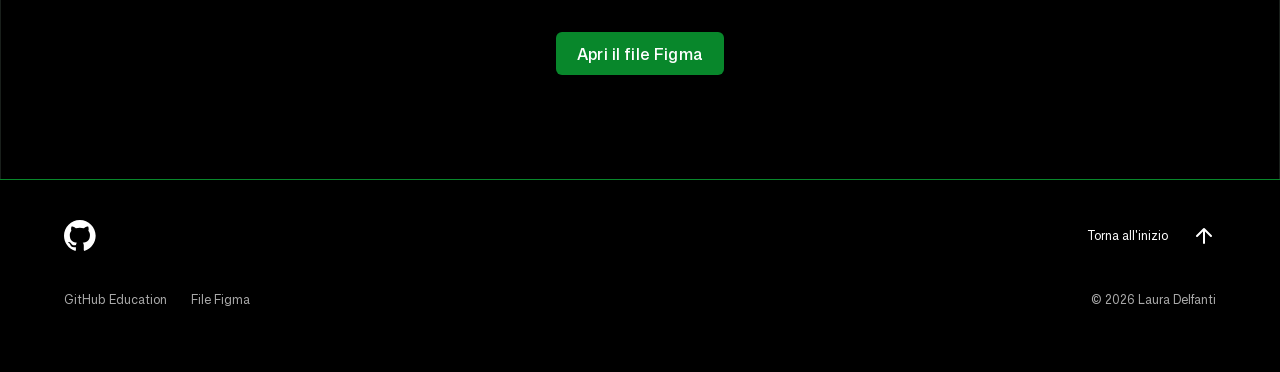
==== commit a478c80e: "versioneaggiornata-21ott" ====
--- a/index.html
+++ b/index.html
@@ -177,30 +177,32 @@
  
     <section id="assets" class="assets">
       <div class="assets-inner">
- 
+
         <header class="assets-header">
-          <span class="assets-tag">Assets</span>
+          <span class="assets-tag">ASSETS</span>
           <h2>Elementi del progetto</h2>
           <p>Il logo e la palette colori sono stati progettati su misura per riflettere l'estetica sofisticata dell'artista e dare coerenza all'intero sistema visivo.</p>
         </header>
- 
+
         <div class="asset-row">
           <div class="asset-text">
             <h3>Il logo</h3>
             <p>Il simbolo nasce dall'unione tra una stella a quattro punte e l'elegante "L" in corsivo, unendo la cifra identitaria dell'artista a un'estetica celeste. Un segno grafico sognante pensato per racchiudere in un unico elemento l'universo narrativo e l'armonia del brand.</p>
           </div>
-          <img src="assets/images/desktop/img-logo.png" alt="Logo: stella a quattro punte con la lettera L in corsivo">
-        </div>
- 
+          <img src="assets/images/desktop/img-logo.png" alt="Logo del progetto: stella a quattro punte con la lettera L in corsivo">
+        </div>
+
         <div class="asset-row">
           <div class="asset-text">
             <h3>La palette colori</h3>
             <p>Dai toni tenui di Moon Raker alle gradazioni scure di Horizon, la palette unisce contrasto e morbidezza. La trama e le sfumature richiamano il simbolo e la struttura biologica, definendo il linguaggio visivo del progetto in modo unico.</p>
           </div>
-          <img src="assets/images/desktop/img-palette-colori.png" alt="Palette colori del progetto, cinque colori in fila" class="palette-desktop">
-          <img src="assets/images/mobile/img-palette-colori.png" alt="Palette colori del progetto, cinque colori su due righe: tre sopra e due sotto" class="palette-mobile">
-        </div>
- 
+          <div class="img-palettecolori">
+            <img src="assets/images/desktop/img-palette-colori.png" alt="Palette colori del progetto, cinque colori in fila" class="img-palettecolori-desktop">
+            <img src="assets/images/mobile/palettecolori-mobile.png" alt="Palette colori del progetto, cinque colori su due righe" class="img-palettecolori-mobile">
+          </div>
+        </div>
+
       </div>
     </section>
  
@@ -287,7 +289,7 @@
                   <svg class="icon breakdownTabs-toggle" viewBox="0 0 16 16" fill="currentColor" aria-hidden="true"><path d="M4 6h8l-4 4z"/></svg>
                 </span>
               </button>
-              <p class="breakdownTabs-text">Ho selezionato gli elaborati e dato a ogni contenuto una forma: Pillar per i livelli di lettura, Tabs per le viste, Testimonial per una riflessione. Gerarchie e spazi collegano i capitoli; sul mobile la composizione cambia disposition.</p>
+              <p class="breakdownTabs-text">Ho selezionato gli elaborati e dato a ogni contenuto una forma: Pillar per i livelli di lettura, Tabs per le viste, Testimonial per una riflessione. Gerarchie e spazi collegano i capitoli; sul mobile la composizione cambia disposizione.</p>
             </li>
  
             <li class="breakdownTabs-item">
--- a/style.css
+++ b/style.css
@@ -802,37 +802,20 @@
   height: auto;
 }
 
-/* Sitemap: mappa orizzontale su desktop, verticale su mobile */
-.sitemap-image-container .sitemap-image-desktop {
-  display: block;
-}
-
-.sitemap-image-container .sitemap-image-mobile {
+.sitemap-image.mobile{
   display: none;
 }
 
-/* Sotto i 999px: colonna con la mappa prima del testo */
 @media (max-width: 999px) {
-  .sitemap-image-container .sitemap-image-desktop {
+  .sitemap-image-desktop {
     display: none;
   }
-  .sitemap-image-container .sitemap-image-mobile {
+  .sitemap-image-mobile {
     display: block;
   }
-  .sitemap-content {
-    flex-direction: column;
-    align-items: stretch;
-  }
-  .sitemap-image-container {
-    order: -1;
-    flex: none;
-  }
-  .info-box {
-    flex: none;
-    min-width: 0;
-    padding: 32px 24px 40px;
-  }
-}
+}
+
+
 
 /* Assets: sezione scura con logo e palette colori */
 .assets {
@@ -850,7 +833,7 @@
 
 .assets-header {
   text-align: center;
-  max-width: 320px;
+  max-width: 360px;
   margin: 0 auto 40px;
   padding: 0 20px;
 }
@@ -868,12 +851,11 @@
   margin: 0;
 }
 
+/* Riga: testo a sinistra, immagine a destra */
 .asset-row {
   display: grid;
   grid-template-columns: 1fr 1fr;
   align-items: center;
-  max-width: var(--container-width);
-  margin: 0 auto;
 }
 
 .asset-text {
@@ -893,6 +875,7 @@
   margin: 0;
 }
 
+/* Le immagini riempiono la colonna */
 .asset-row img {
   display: block;
   width: 100%;
@@ -900,11 +883,11 @@
 }
 
 /* Palette: cinque colonne su desktop, due righe su mobile */
-.asset-row .palette-mobile {
+.img-palettecolori-mobile {
   display: none;
 }
 
-/* Sotto i 999px: colonna con l'immagine prima del testo */
+/* Sotto i 999px: una colonna, con l'immagine prima del testo */
 @media (max-width: 999px) {
   .asset-row {
     grid-template-columns: 1fr;
@@ -912,14 +895,14 @@
   .asset-row > :not(.asset-text) {
     order: -1;
   }
-  .asset-row .palette-desktop {
-    display: none;
-  }
-  .asset-row .palette-mobile {
-    display: block;
-  }
   .asset-text {
     padding: 40px 24px;
+  }
+  .img-palettecolori-desktop {
+    display: none;
+  }
+  .img-palettecolori-mobile {
+    display: block;
   }
 }
 
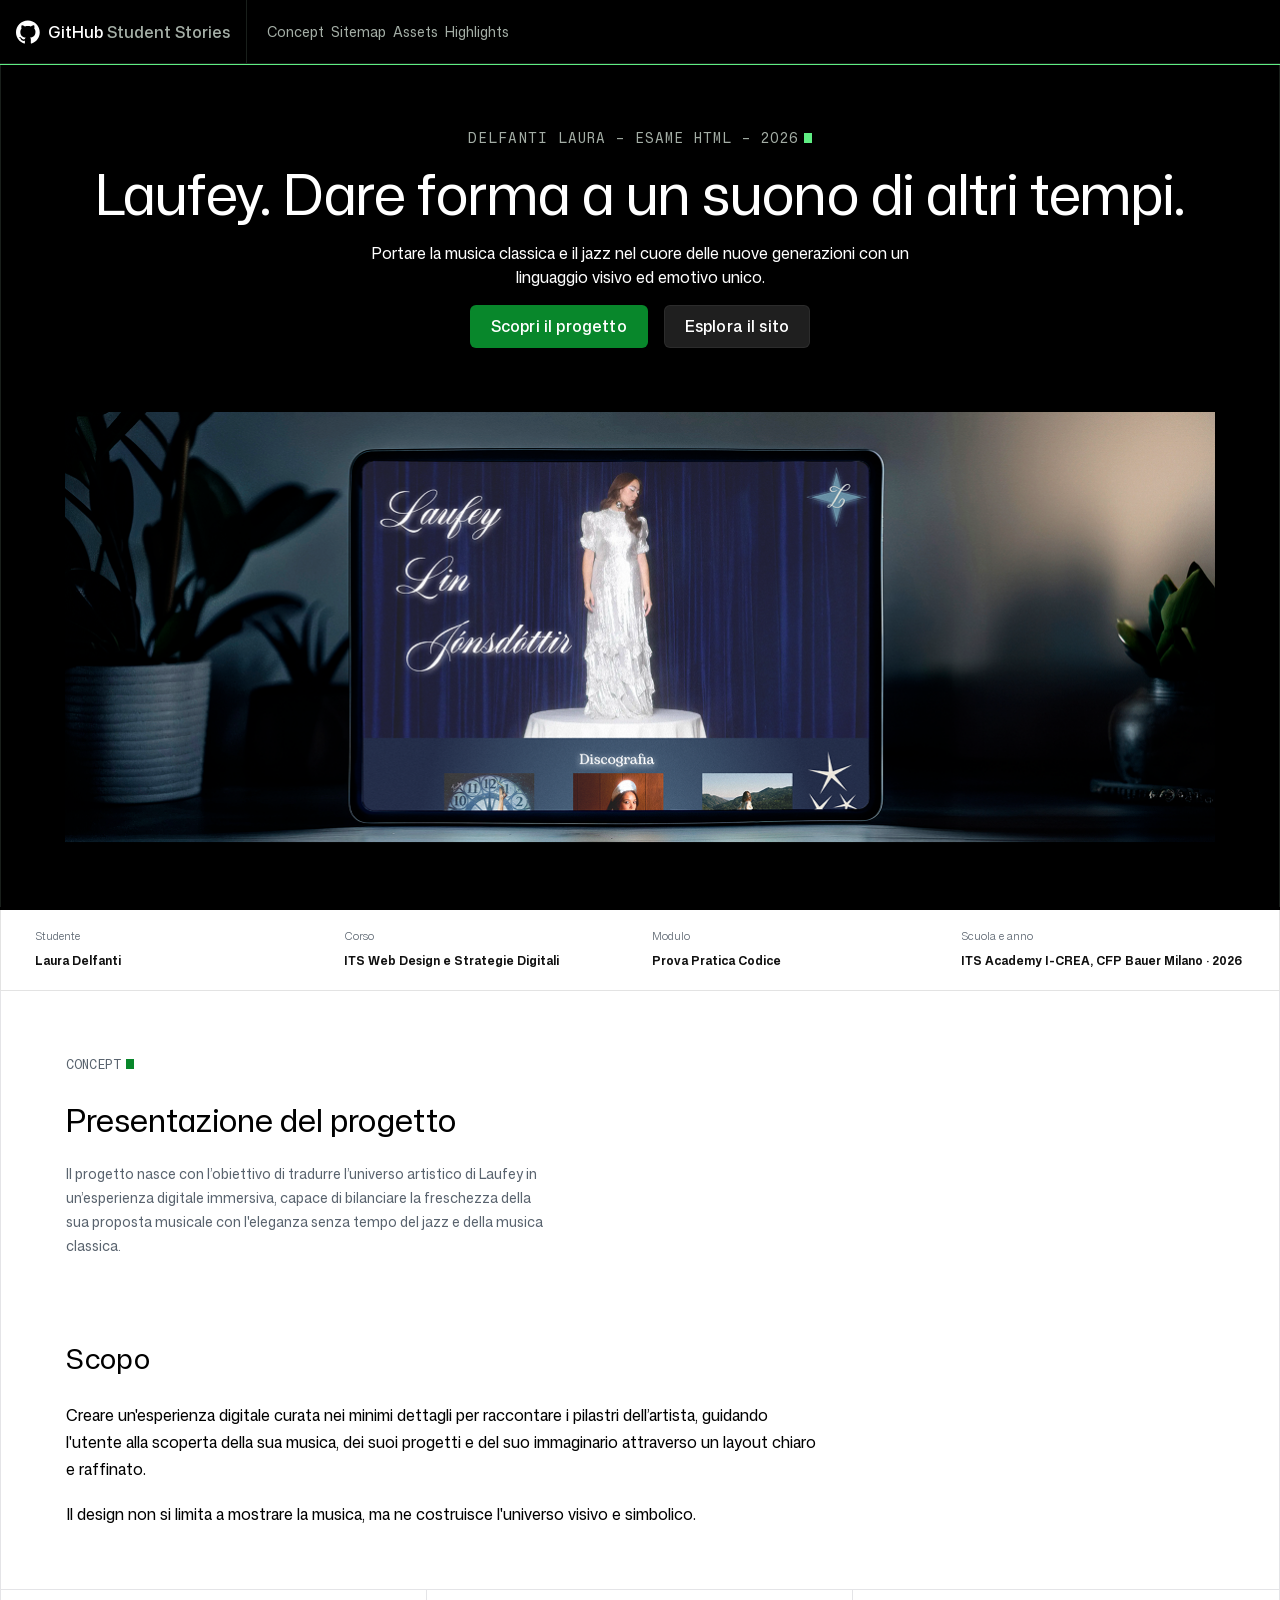
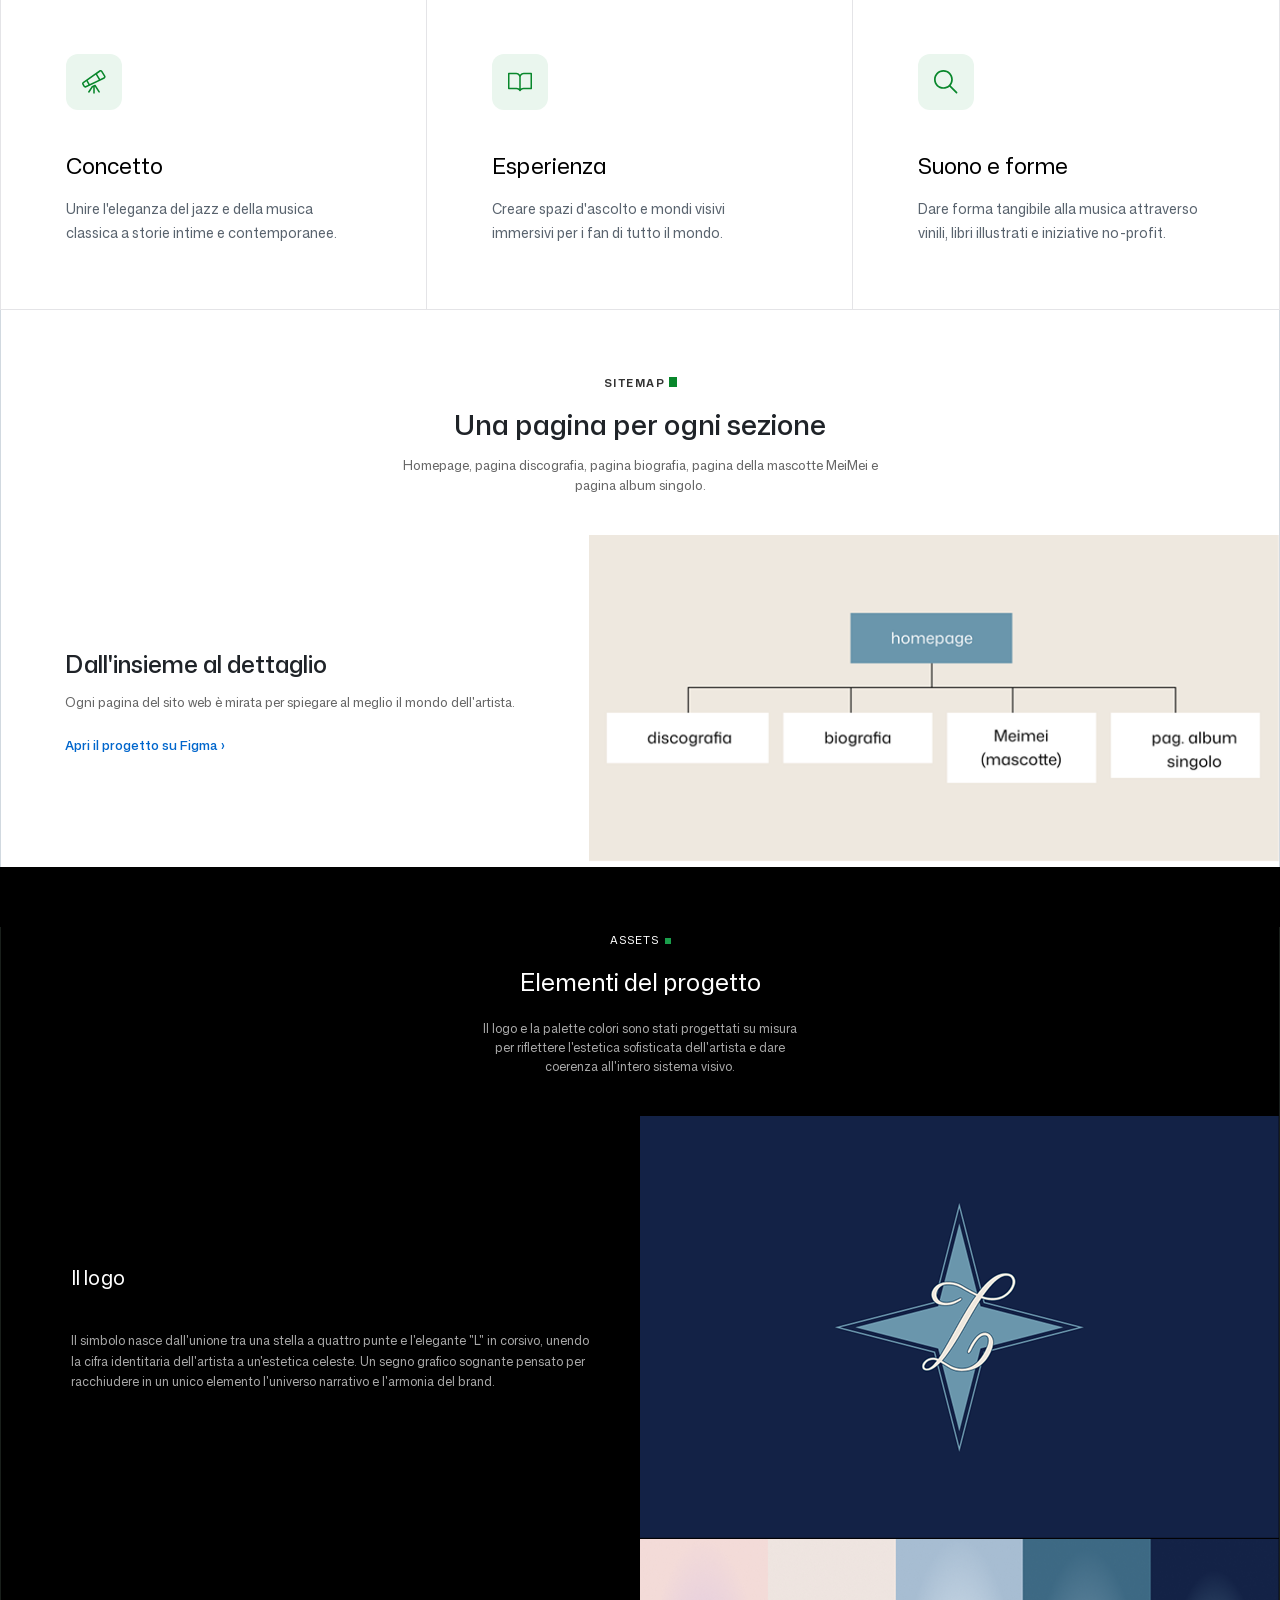
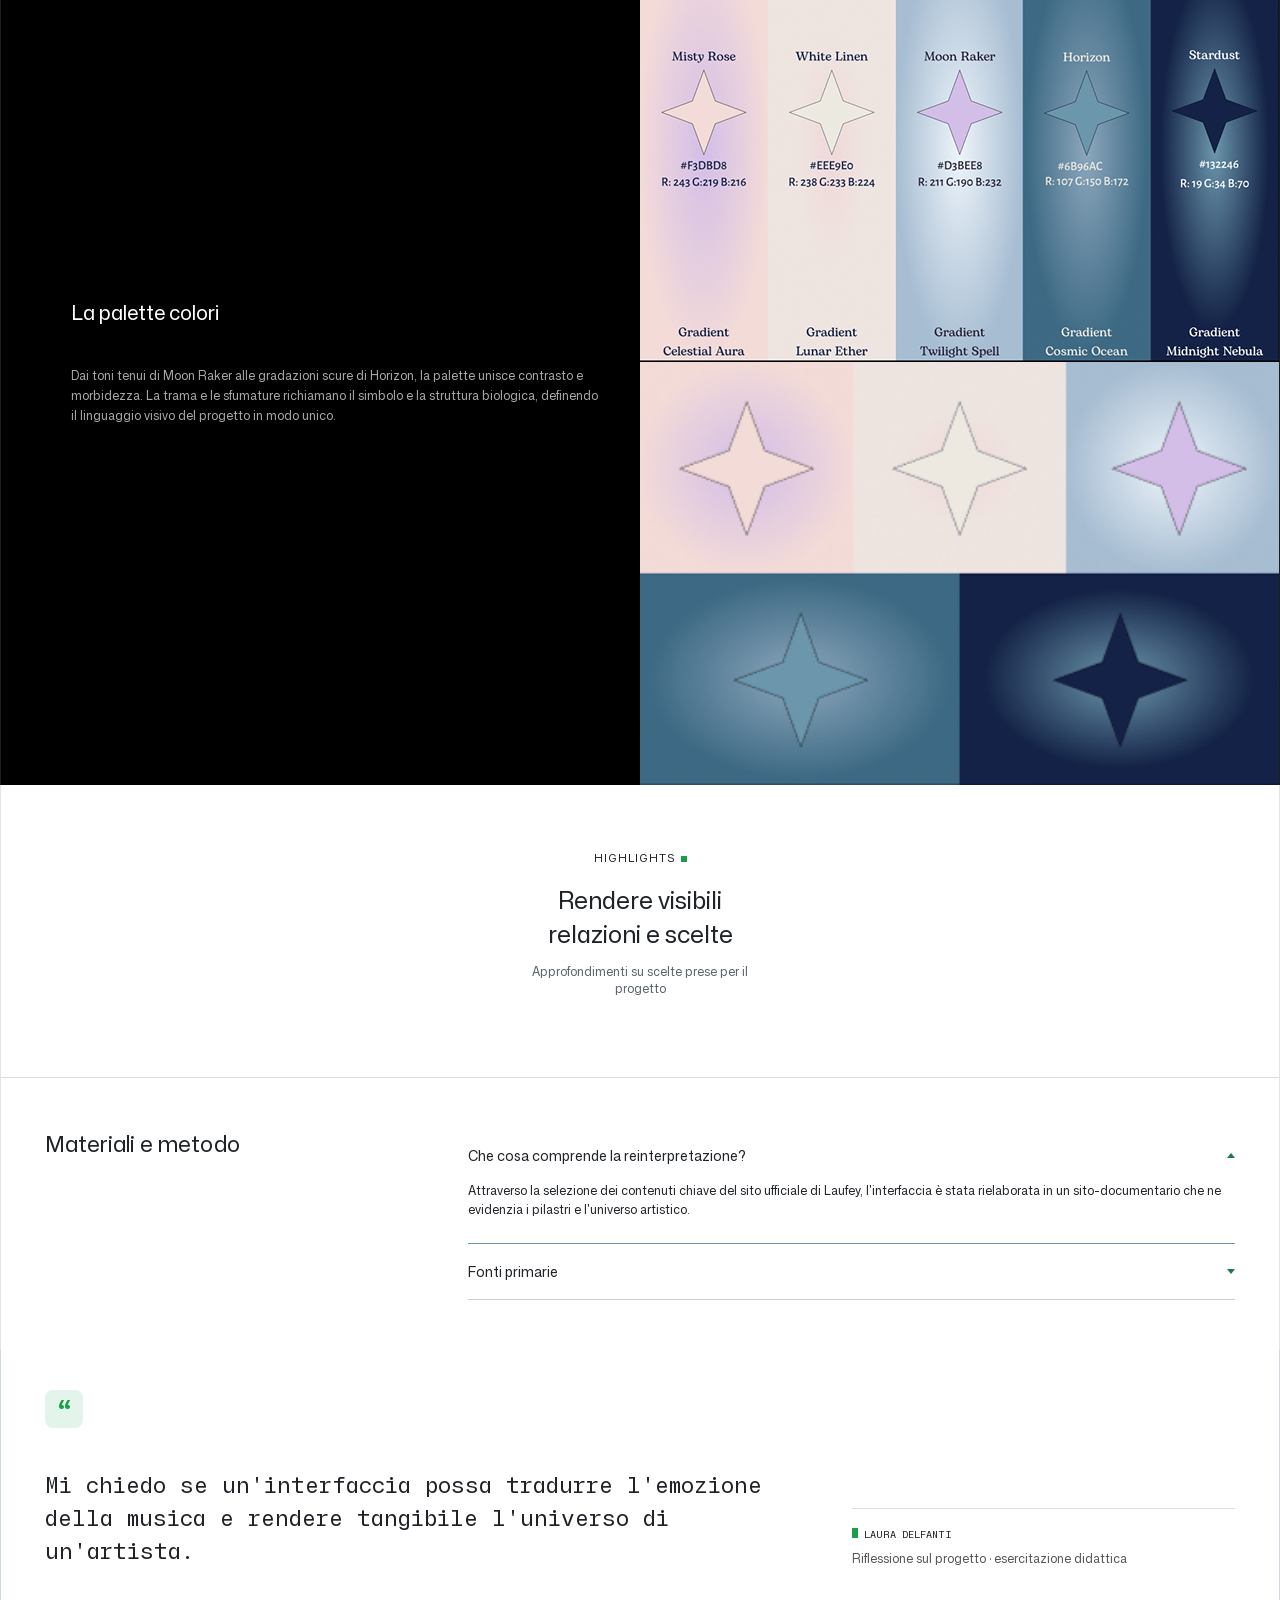
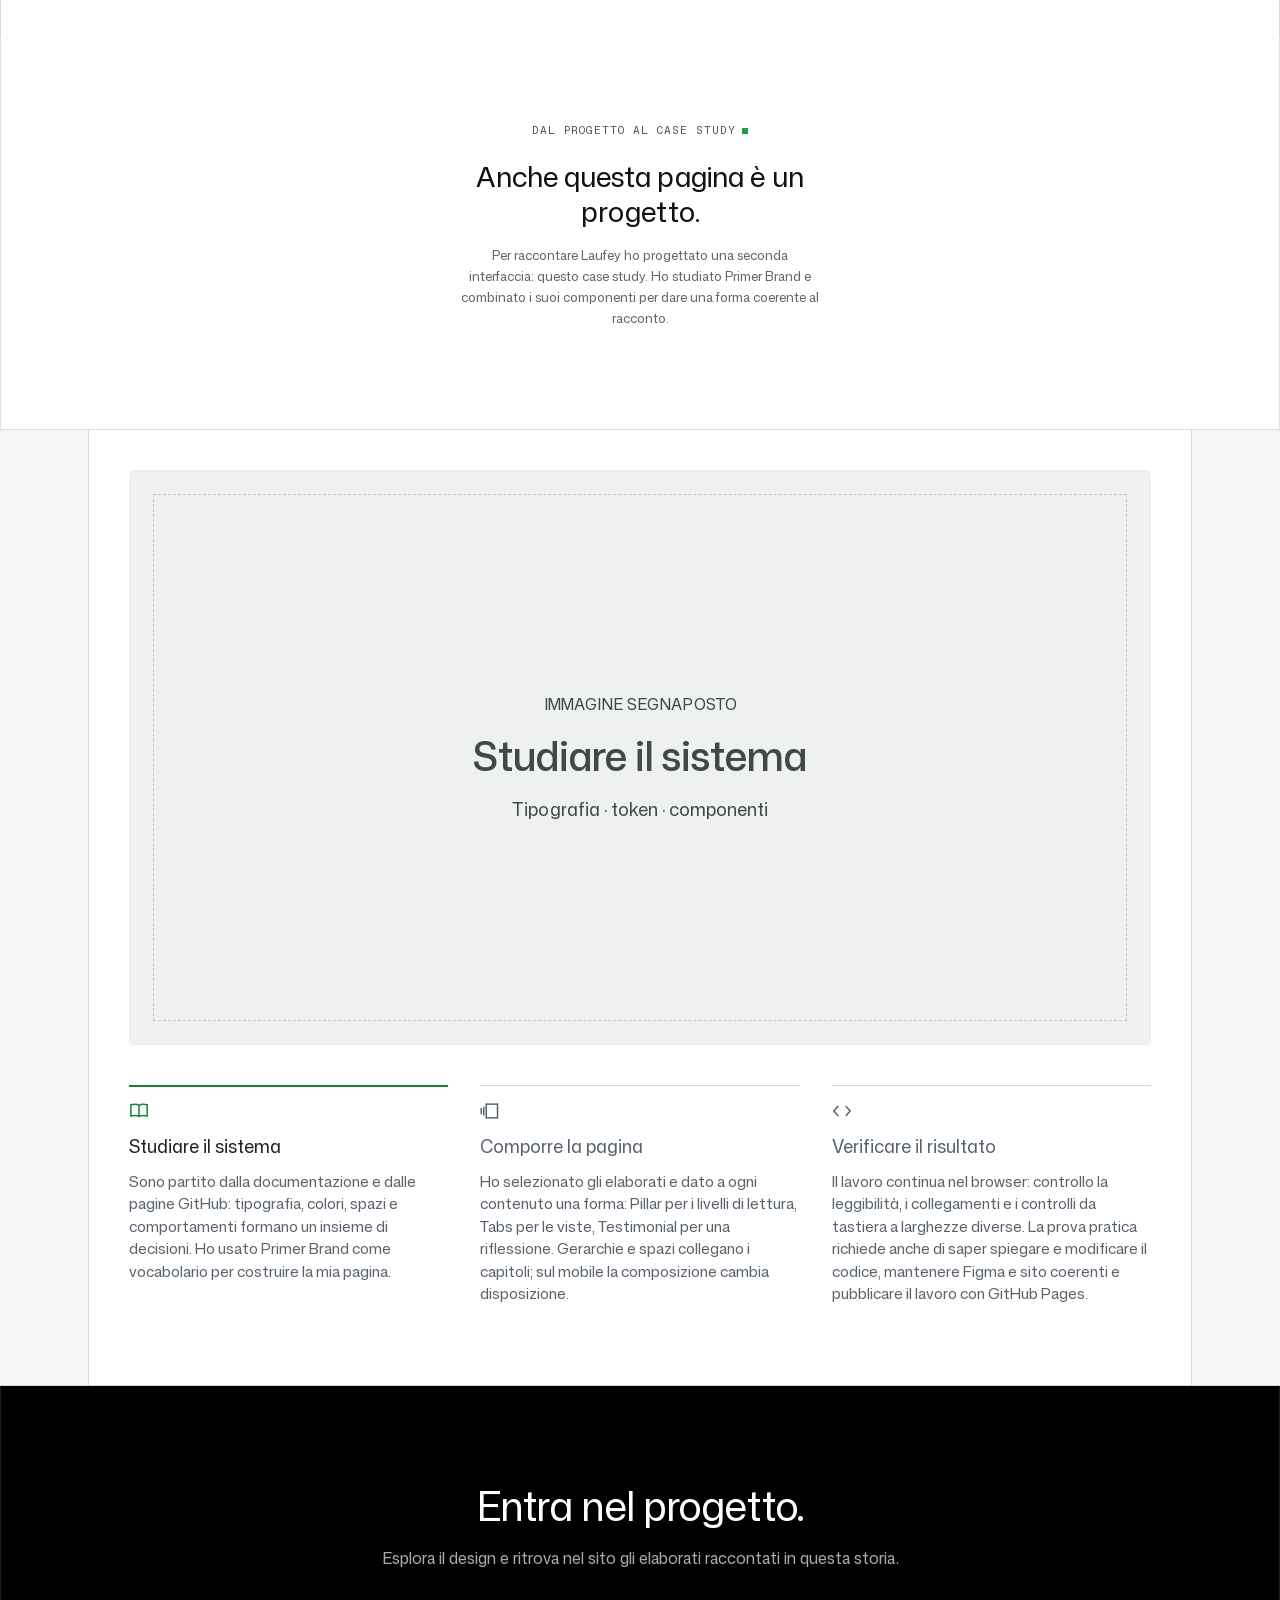
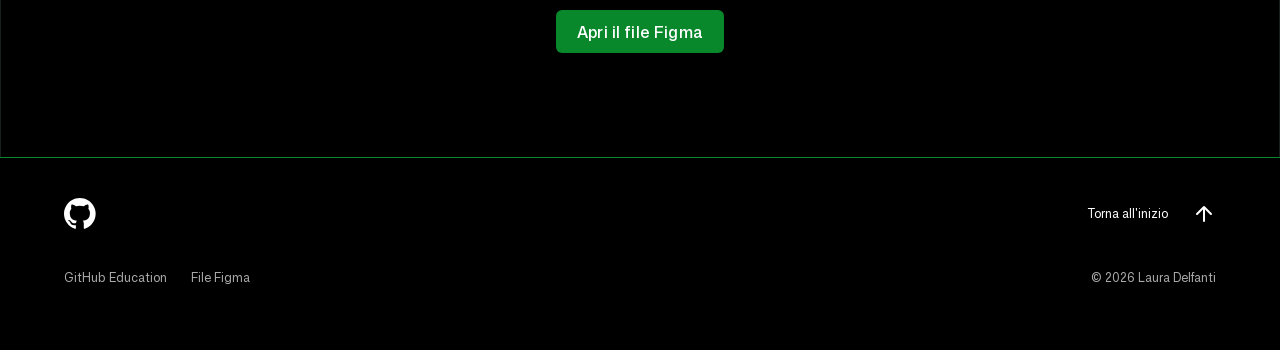
==== commit 79d94c8f: "aggiornato2-21ott" ====
--- a/index.html
+++ b/index.html
@@ -170,7 +170,7 @@
  
         <div class="sitemap-image-container">
           <img src="assets/images/desktop/mappa-sito.png" alt="Mappa del sito: la homepage e, sotto, le quattro pagine affiancate" class="sitemap-image-desktop">
-          <img src="assets/images/mobile/mappa-sito.png" alt="Mappa del sito: la homepage e, sotto, le quattro pagine una sotto l'altra" class="sitemap-image-mobile">
+          <img src="assets/images/mobile/mappa-mobile.png" alt="Mappa del sito: la homepage e, sotto, le quattro pagine una sotto l'altra" class="sitemap-image-mobile">
         </div>
       </div>
     </section>
--- a/style.css
+++ b/style.css
@@ -802,7 +802,7 @@
   height: auto;
 }
 
-.sitemap-image.mobile{
+.sitemap-image-mobile{
   display: none;
 }
 
